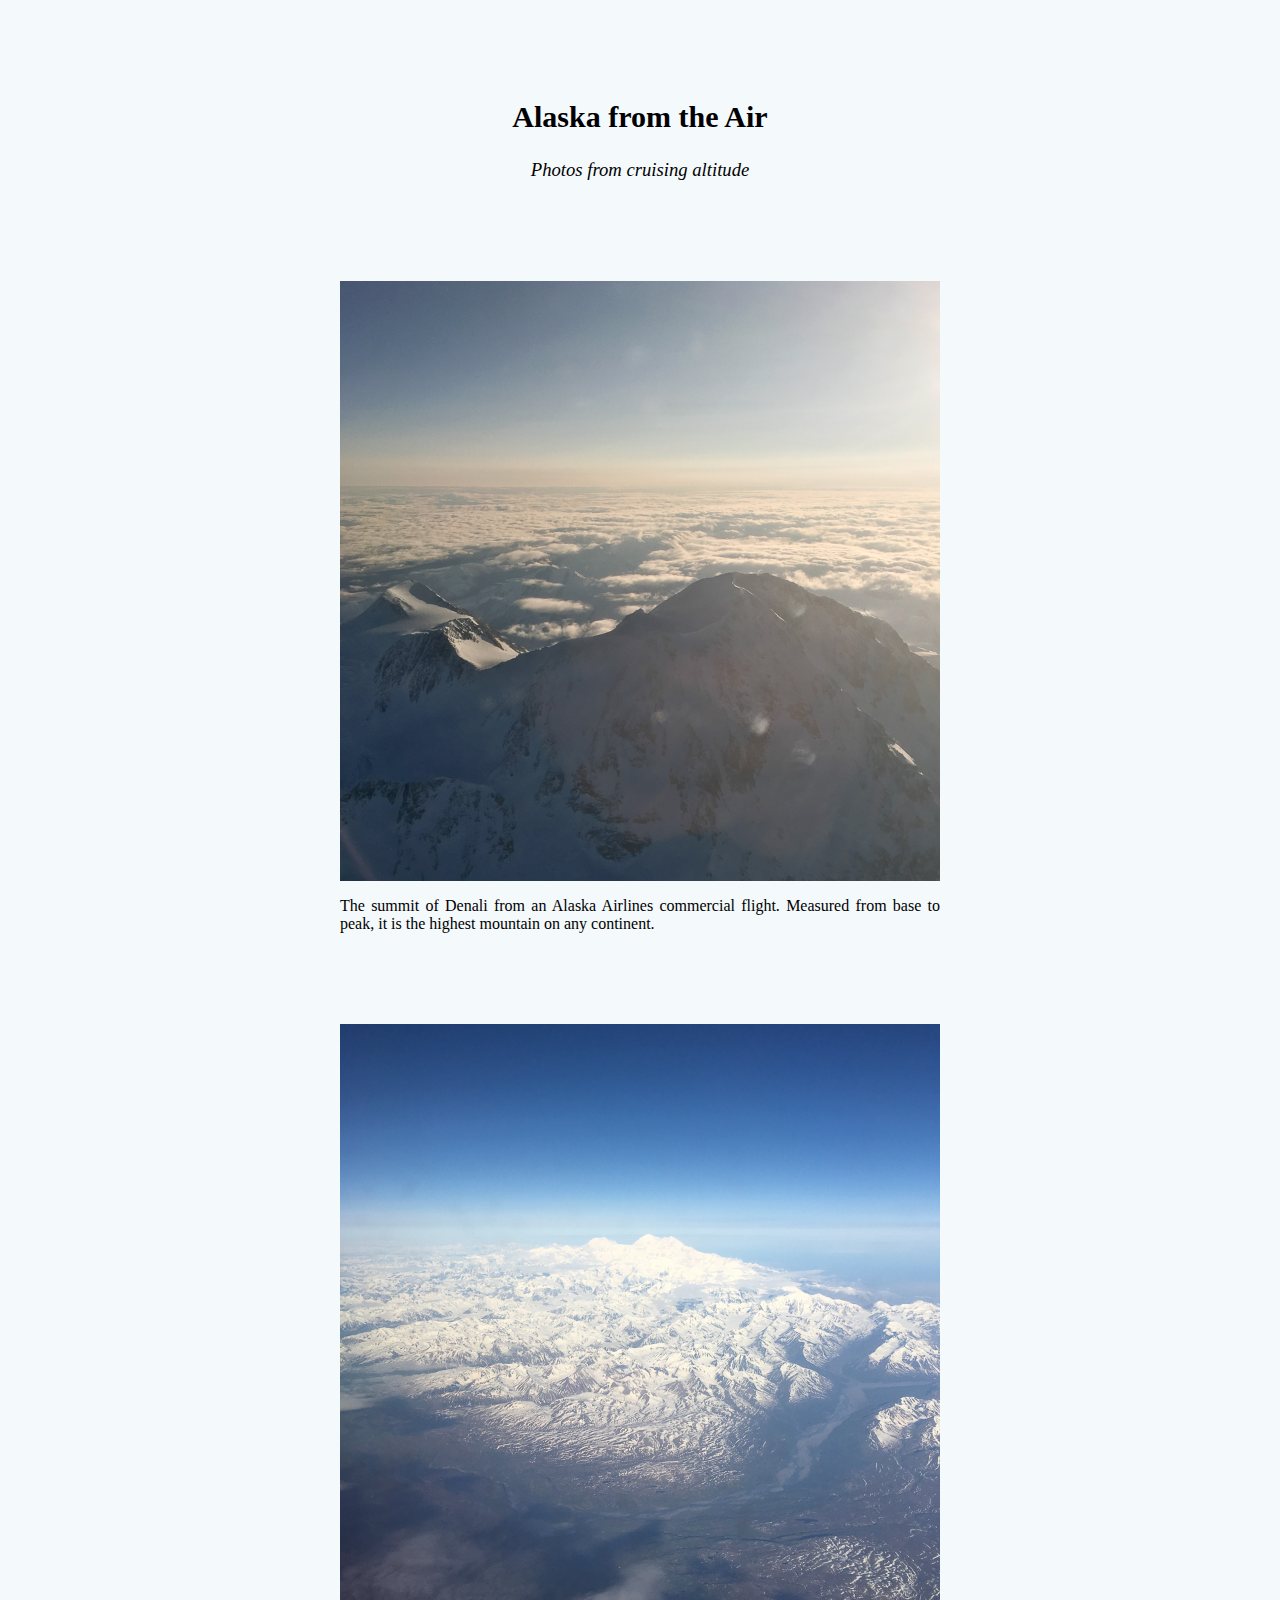
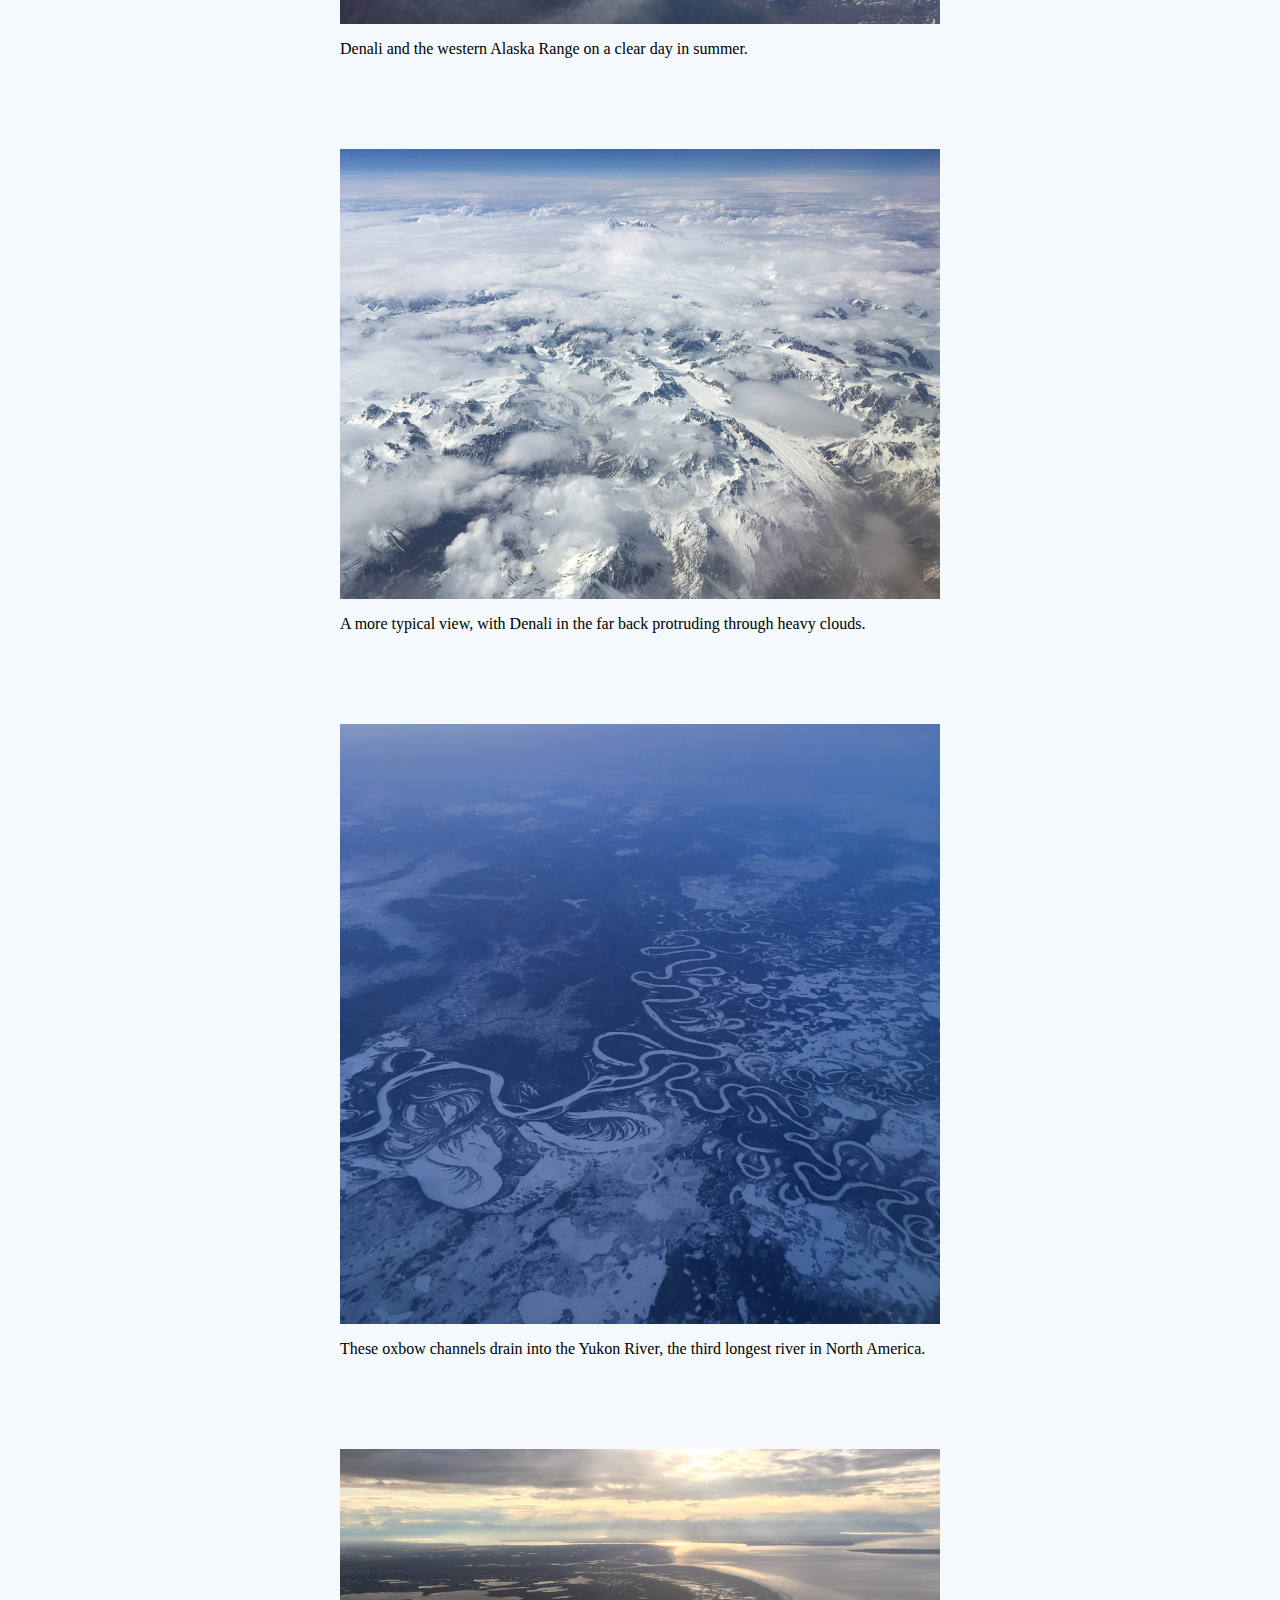
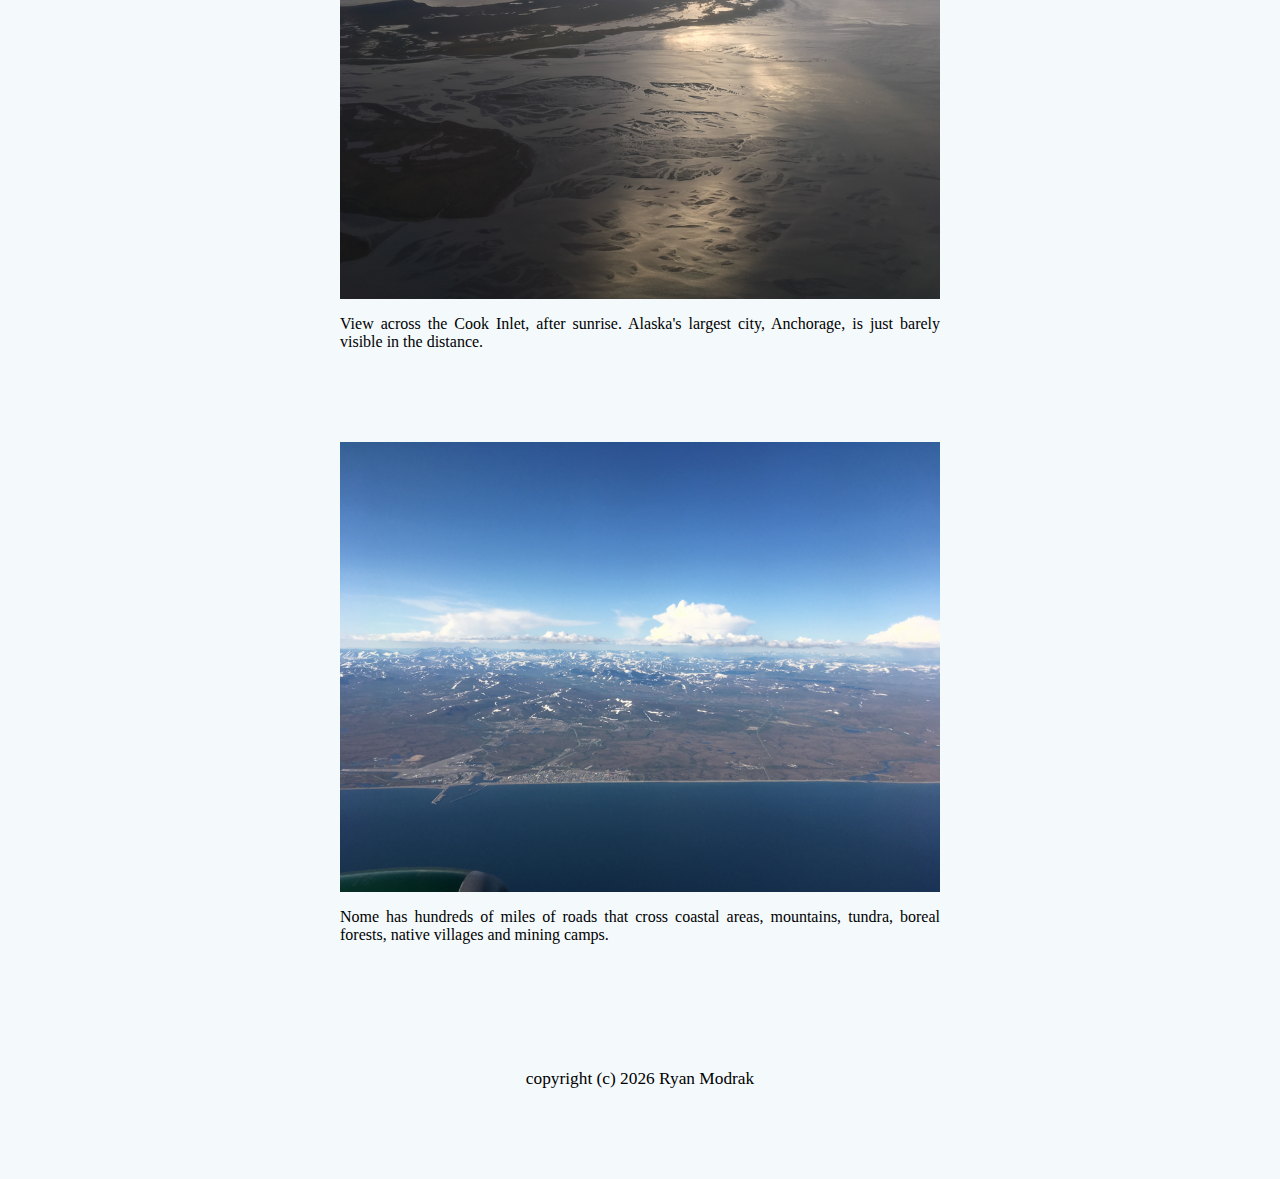
==== from_the_air.html @ 5f7000c1 "Display lower resolution previews in gallery" ====
<!DOCTYPE html>
<html>
<head>
<title>Alaska from the Air</title>
<!--
<link rel="stylesheet" media="screen" href="https://fontlibrary.org/face/renner" type="text/css"/>
-->
<link rel="stylesheet" href="https://indestructibletype.com/fonts/fonts.css" type="text/css" charset="utf-8" />
<link rel="stylesheet" href="css/main.css" type="text/css"/>
<meta name="viewport" content="width=device-width, initial-scale=1">

<style>

  .img-with-text {
      display: block;
      margin-left: auto;
      margin-right: auto;
      text-align: justify;
      width: 80vw;
      max-width: 600px;
  }

  .img-with-text img {
      display: block;
      margin: 0 auto;
      width: 80vw;
      max-width: 600px;
  }

  .img-with-text p {
      font-size: 12pt;
      padding-bottom: 75px;
  }

  a {
    color:inherit;
  }


</style>
</head>


<body>

  <div style="text-align: center">
  <h2 style="font-size:30px; margin-top:100px">Alaska from the Air</h2>
  <p style="text-align:center; font-size:14pt; font-style:italic; margin-bottom:100px">Photos from cruising altitude</p>


  <div class="img-with-text">
  <a href="photos/from_the_air/01.jpg">
  <img src="photos/from_the_air/thumbs/01.jpg" width="600px"> 
  </a>
  <p>The summit of Denali from an Alaska Airlines commercial flight.  Measured from base to peak, it is the highest mountain on any continent. </p>
  </div>

  <div class="img-with-text">
  <a href="photos/from_the_air/02.jpg">
  <img src="photos/from_the_air/thumbs/02.jpg" width="600px">
  </a>
  <p>Denali and the western Alaska Range on a clear day in summer.</p>
  </div>


  <div class="img-with-text">
  <a href="photos/from_the_air/01.jpg">
  <img src="photos/from_the_air/thumbs/03.jpg" width="600px">
  </a>
  <p>A more typical view, with Denali in the far back protruding through heavy clouds.</p>
  </div>

  <div class="img-with-text">
  <a href="photos/from_the_air/01.jpg">
  <img src="photos/from_the_air/thumbs/04.jpg" width="600px">
  </a>
  <p>These oxbow channels drain into the Yukon River, the third longest river in North America.</p>
  </div>


  <div class="img-with-text">
  <a href="photos/from_the_air/01.jpg">
  <img src="photos/from_the_air/thumbs/05.jpg" width="600px">
  </a>
  <p>View across the Cook Inlet, after sunrise.  Alaska's largest city, Anchorage, is just barely visible in the distance.</p>
  </div>


  <div class="img-with-text">
  <a href="photos/from_the_air/01.jpg">
  <img src="photos/from_the_air/thumbs/06.jpg" width="600px">
  </a>
  <p>Nome has hundreds of miles of roads that cross coastal areas, mountains, tundra, boreal forests, native villages and mining camps.</p>
  </div>


  <!---
  <div class="img-with-text">
  <img src="photos/from_the_air/thumbs/07.jpg" width="600px">
  <p>The Brooks Range marks the continental divide and the northernmost extent of boreal forest.  Atigun Pass, through which the Alaska pipeline and parallel supply highway run, is visible near the top. </p>
  </div>
  -->


<p style="margin:50px">copyright (c) <script>new Date().getFullYear()>00&&document.write(""+new Date().getFullYear());</script> Ryan Modrak <br><br><br></p>


 </div>

    
</body>
</html>
---- css/main.css ----
h2 {
    font-family: 'Jost', 'Futura', 'Verdana', 'sans-serif';
    font-size: 18pt;
    font-weight: 900;
    }


h4 {
    font-family: 'Jost', 'Futura', 'Verdana', 'sans-serif';
    font-size: 13pt;
    font-weight: 500;
    }


p {
    font-family: 'Jost', 'Futura', 'Verdana', 'sans-serif';
    font-size: 13pt;
    }

a {
    color:inherit;
    }


body {
    background-color:#f4f9fc;
    }
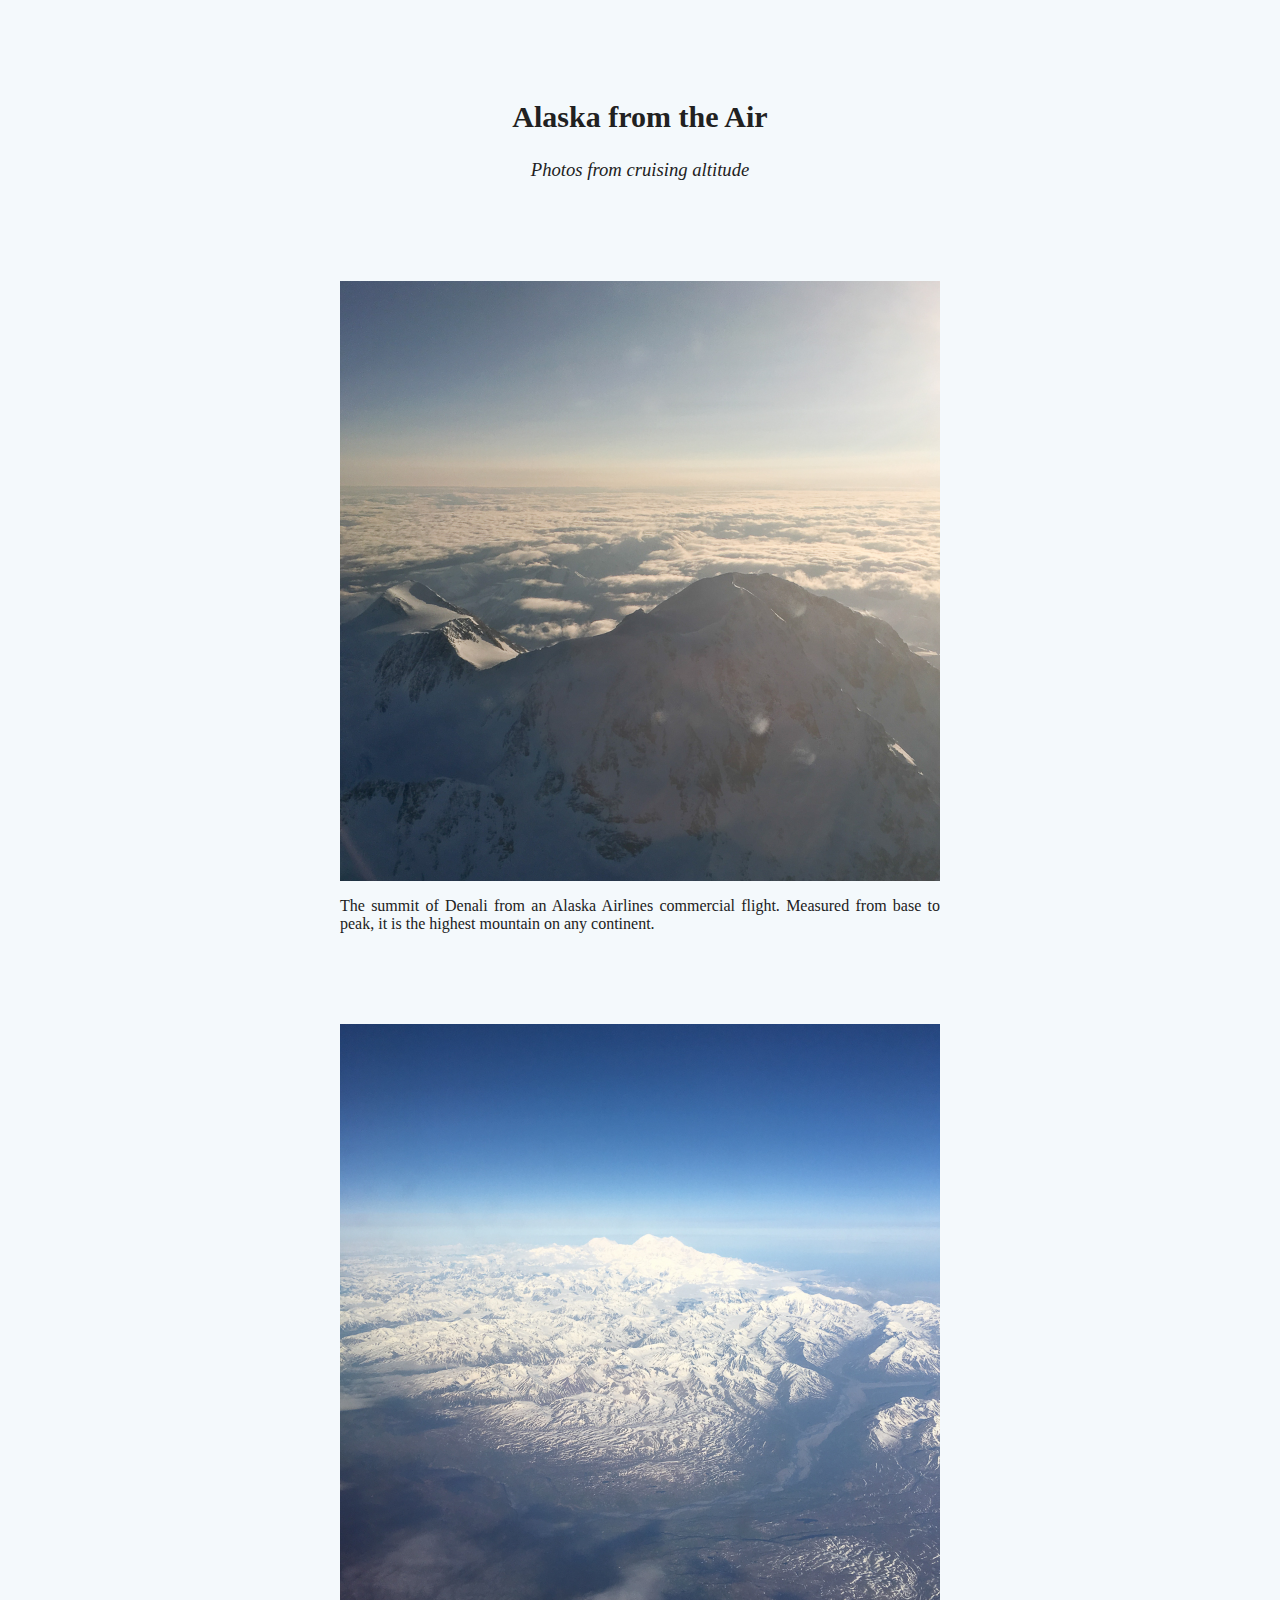
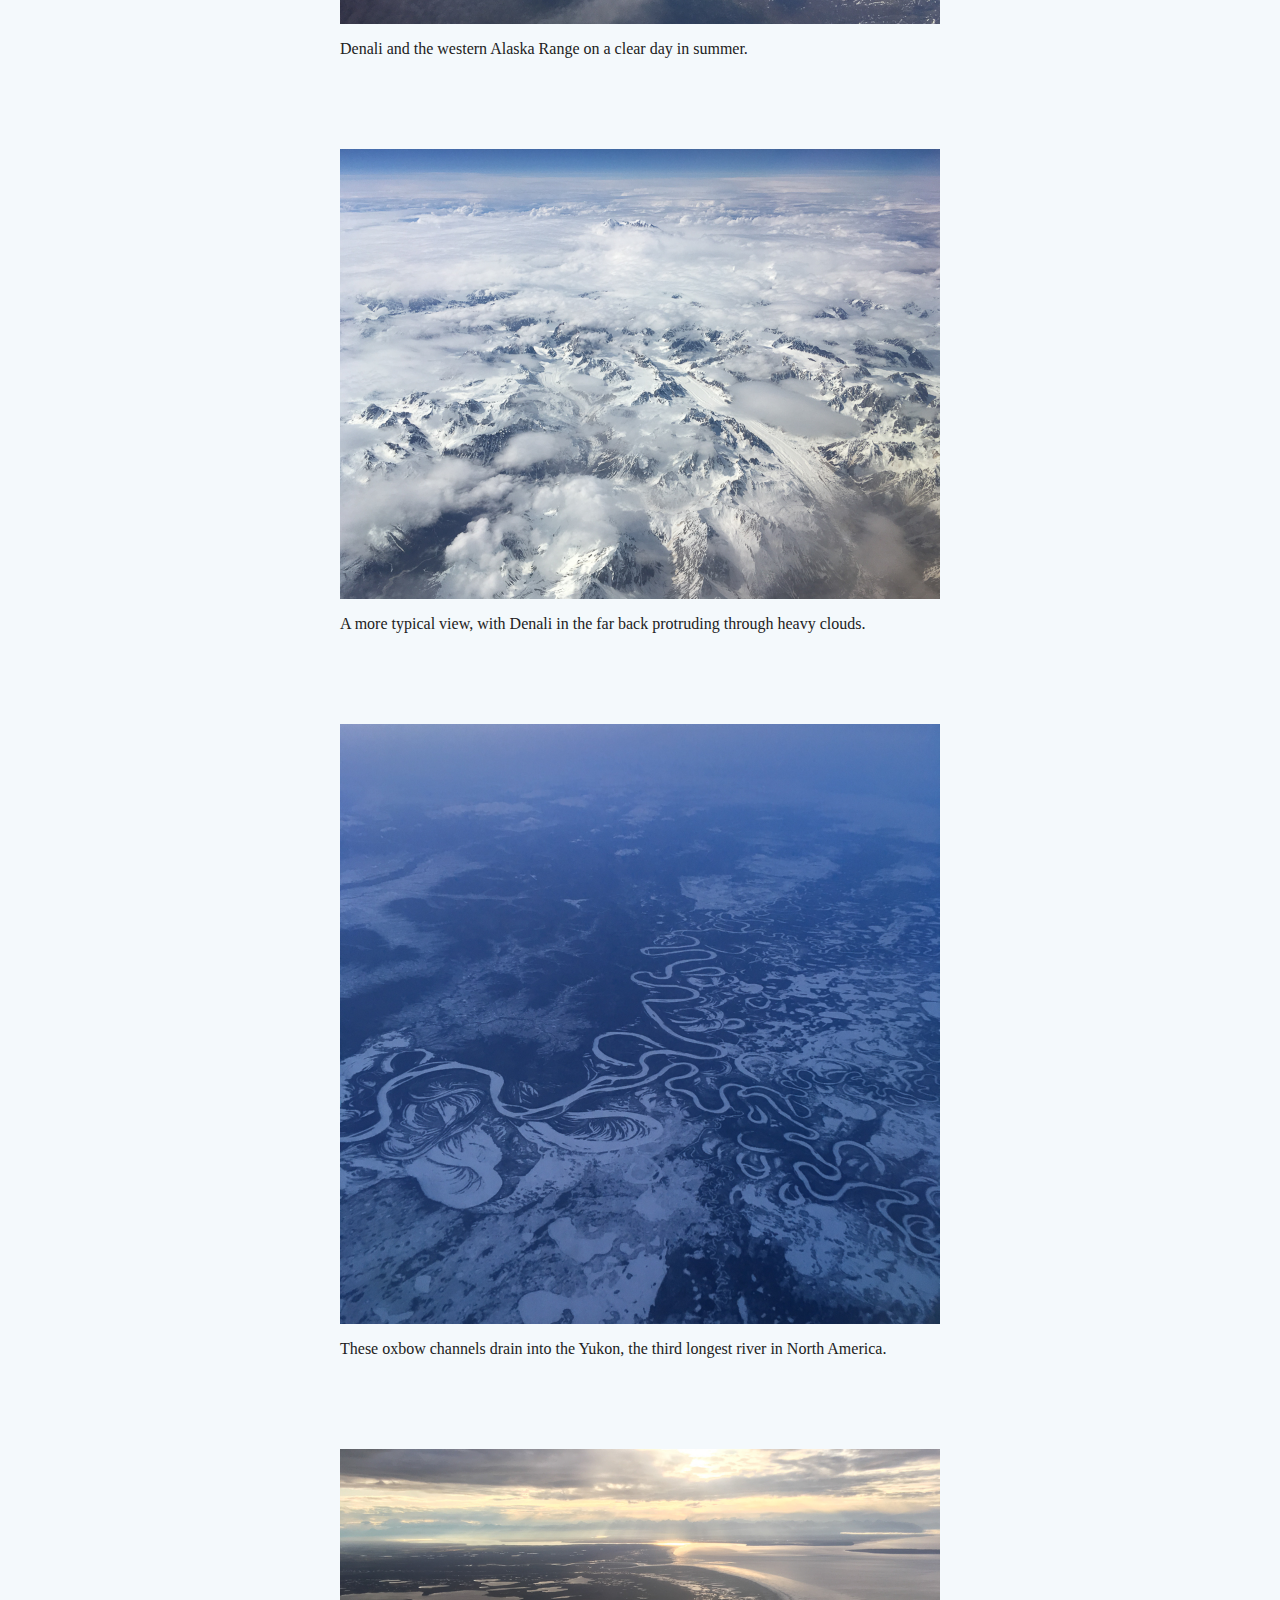
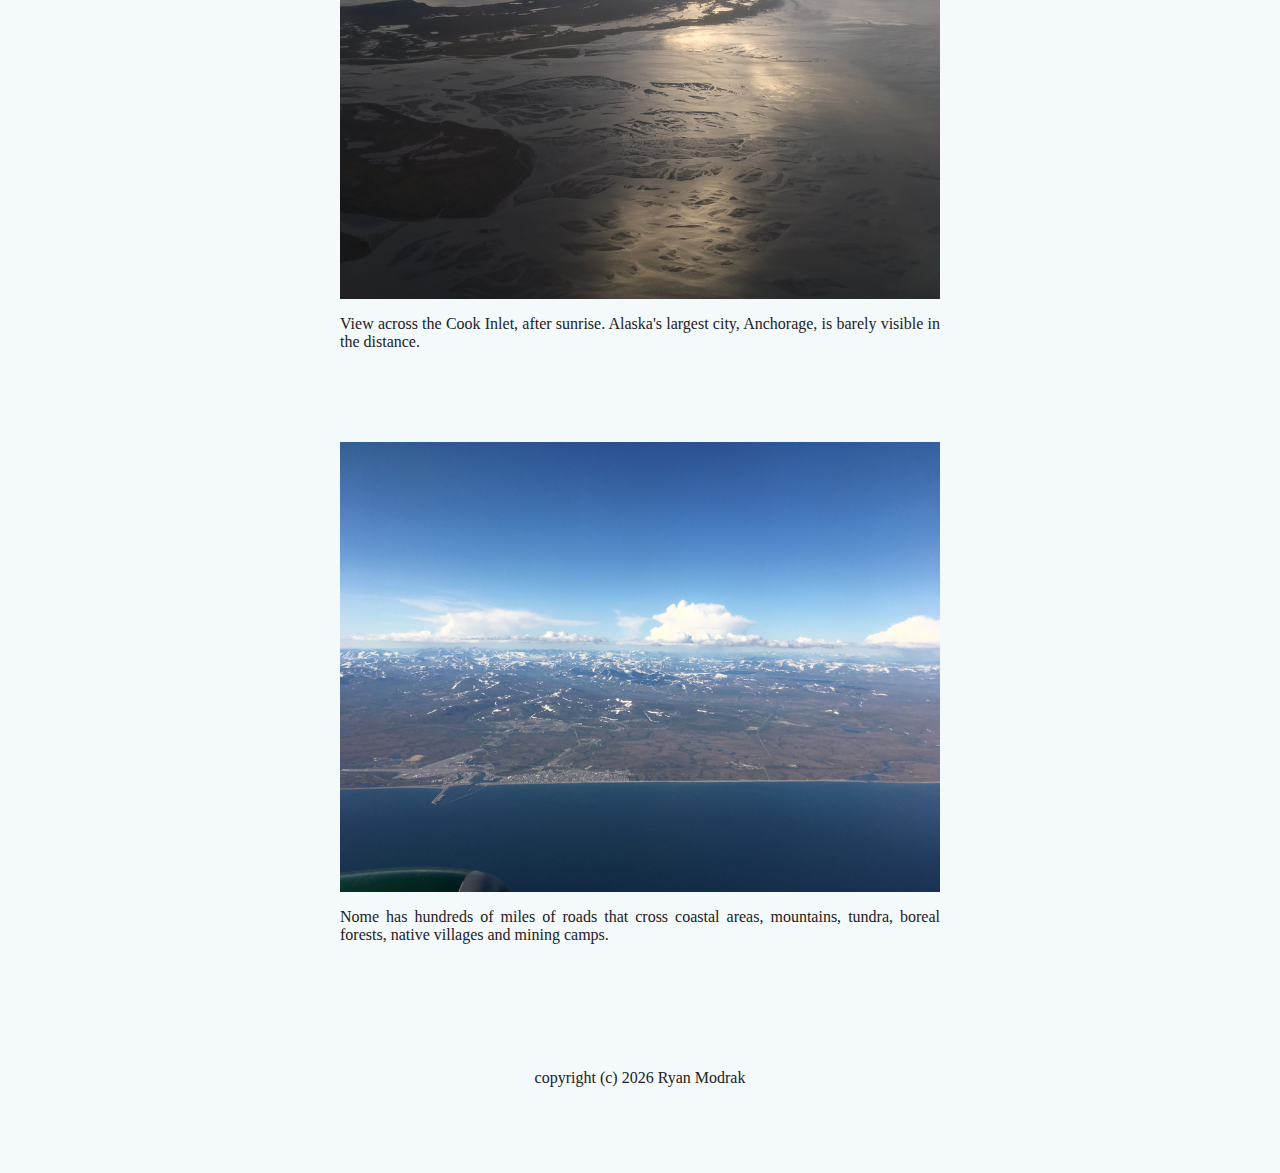
==== commit 037c1ecc: "Refactored css" ====
--- a/from_the_air.html
+++ b/from_the_air.html
@@ -28,7 +28,6 @@
   }
 
   .img-with-text p {
-      font-size: 12pt;
       padding-bottom: 75px;
   }
 
@@ -45,7 +44,7 @@
 
   <div style="text-align: center">
   <h2 style="font-size:30px; margin-top:100px">Alaska from the Air</h2>
-  <p style="text-align:center; font-size:14pt; font-style:italic; margin-bottom:100px">Photos from cruising altitude</p>
+  <h3 style="margin-bottom:100px">Photos from cruising altitude</h3>
 
 
   <div class="img-with-text">
@@ -74,7 +73,7 @@
   <a href="photos/from_the_air/01.jpg">
   <img src="photos/from_the_air/thumbs/04.jpg" width="600px">
   </a>
-  <p>These oxbow channels drain into the Yukon River, the third longest river in North America.</p>
+  <p>These oxbow channels drain into the Yukon, the third longest river in North America.</p>
   </div>
 
 
@@ -82,7 +81,7 @@
   <a href="photos/from_the_air/01.jpg">
   <img src="photos/from_the_air/thumbs/05.jpg" width="600px">
   </a>
-  <p>View across the Cook Inlet, after sunrise.  Alaska's largest city, Anchorage, is just barely visible in the distance.</p>
+  <p>View across the Cook Inlet, after sunrise.  Alaska's largest city, Anchorage, is barely visible in the distance.</p>
   </div>
 
 
--- a/css/main.css
+++ b/css/main.css
@@ -1,29 +1,39 @@
+
+body {
+    font-family: 'Jost', 'Futura', 'Verdana', 'sans-serif';
+    color: #212121;
+    background-color:#f4f9fc;
+    }
+
+h1 {
+    font-size: 36pt;
+    font-weight: 700;
+    }
 
 h2 {
-    font-family: 'Jost', 'Futura', 'Verdana', 'sans-serif';
     font-size: 18pt;
     font-weight: 900;
     }
 
 
+h3 {
+    font-size:14pt; 
+    font-style:italic;
+    font-weight: 400;
+    }
+
 h4 {
-    font-family: 'Jost', 'Futura', 'Verdana', 'sans-serif';
     font-size: 13pt;
     font-weight: 500;
     }
 
 
 p {
-    font-family: 'Jost', 'Futura', 'Verdana', 'sans-serif';
-    font-size: 13pt;
+    font-size: 12pt;
+    font-weight: 300;
     }
 
 a {
     color:inherit;
     }
 
-
-body {
-    background-color:#f4f9fc;
-    }
-
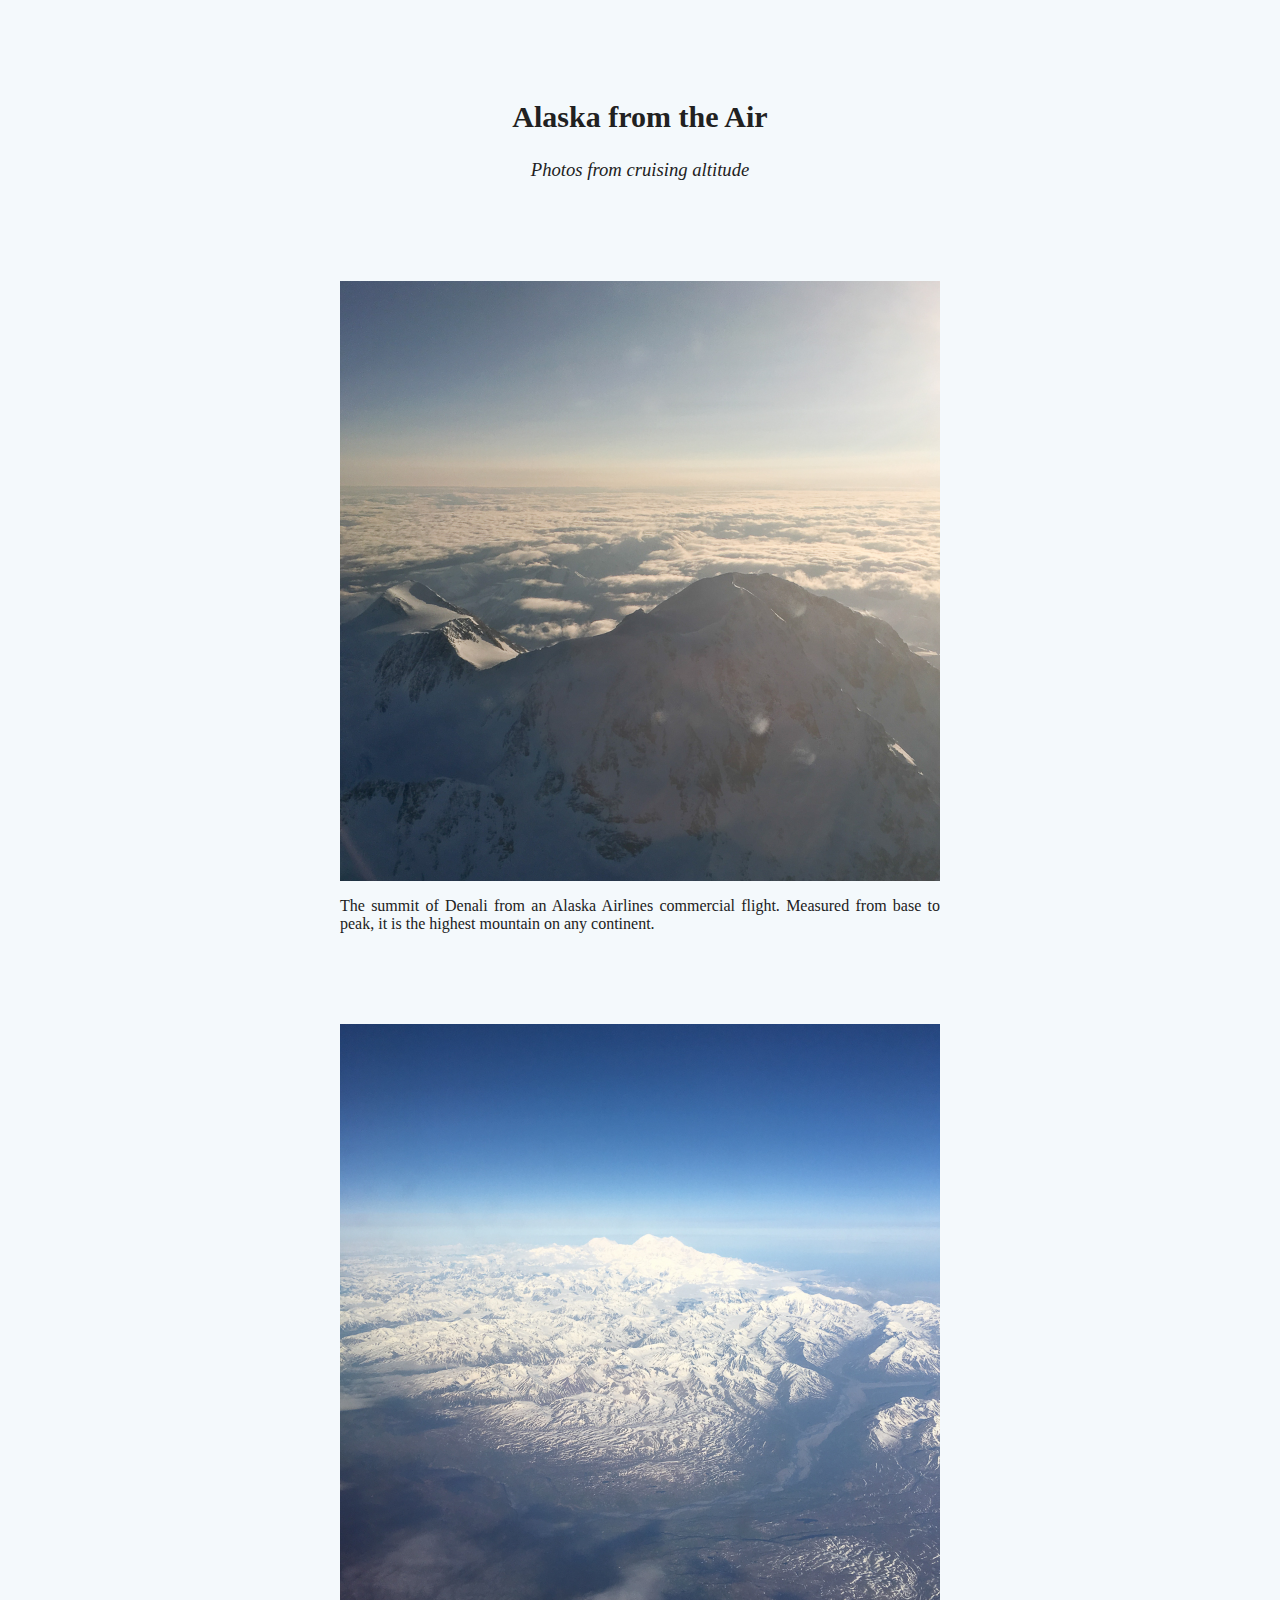
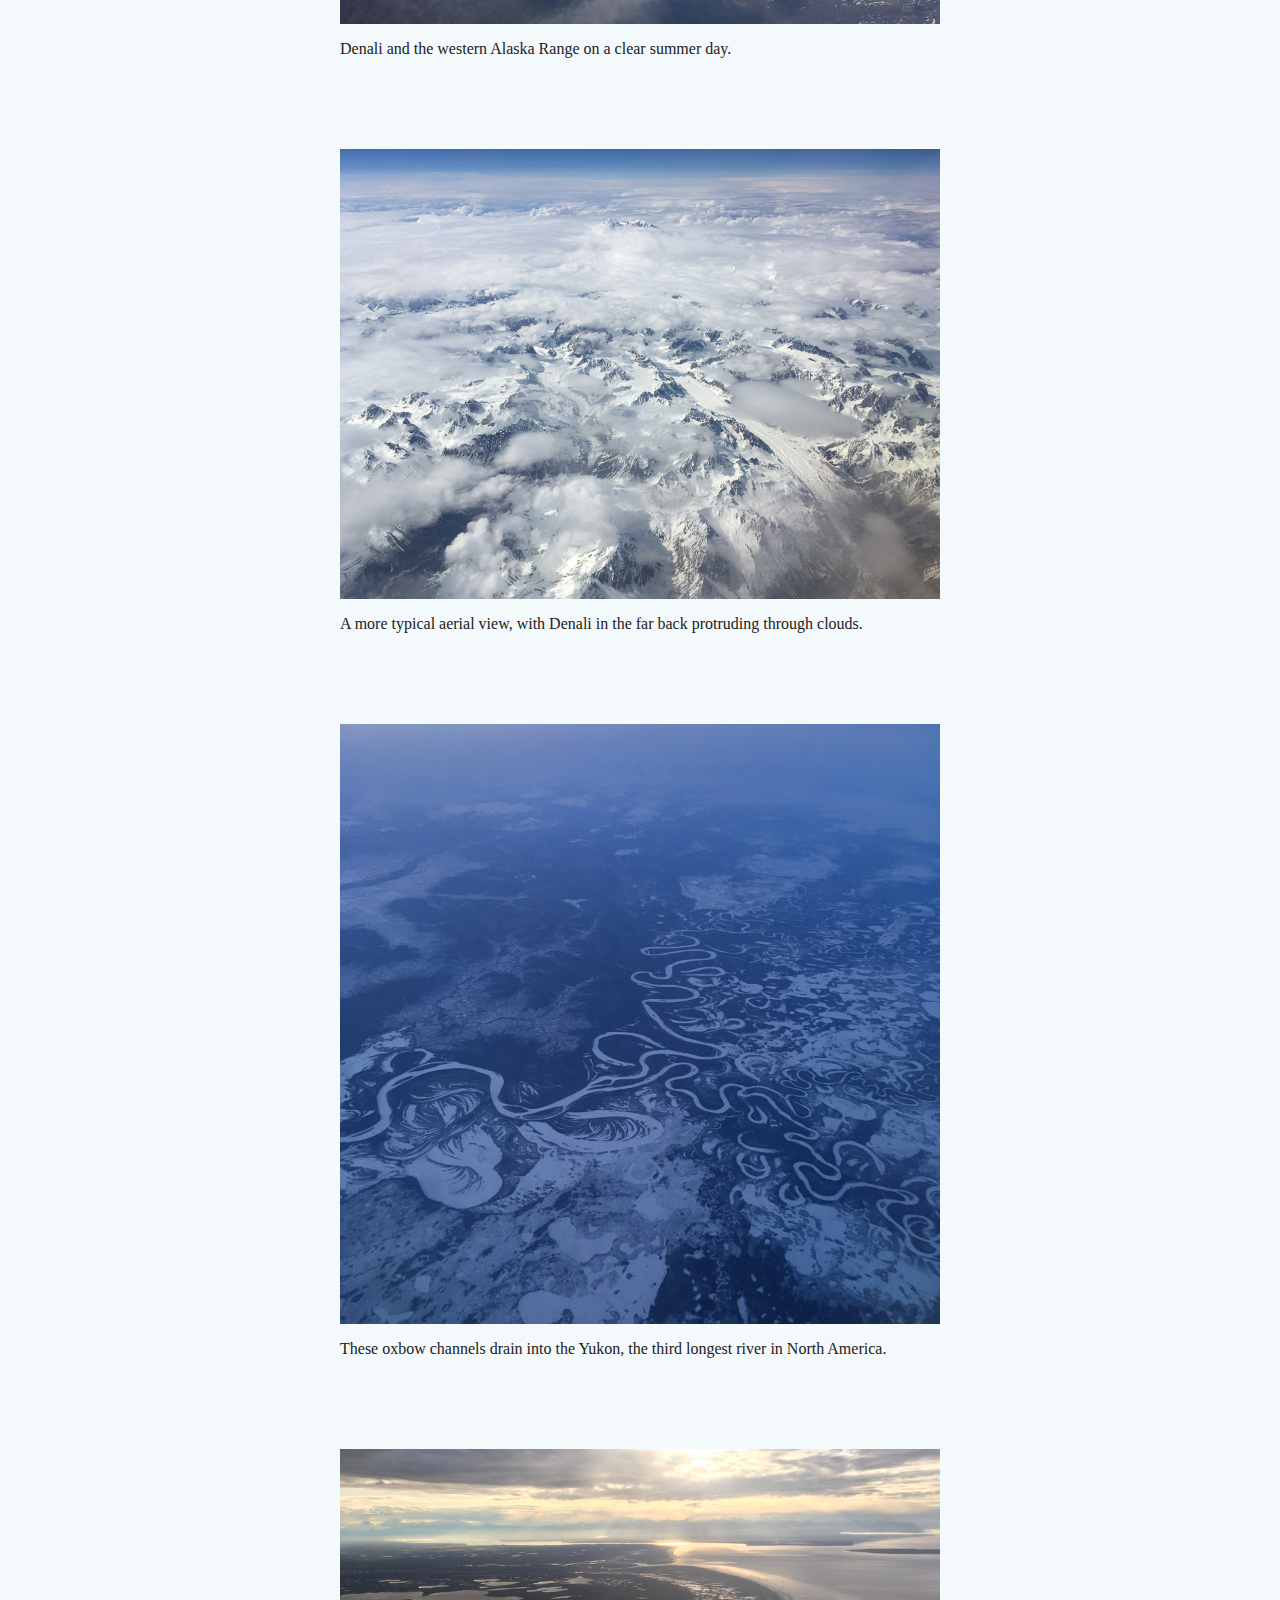
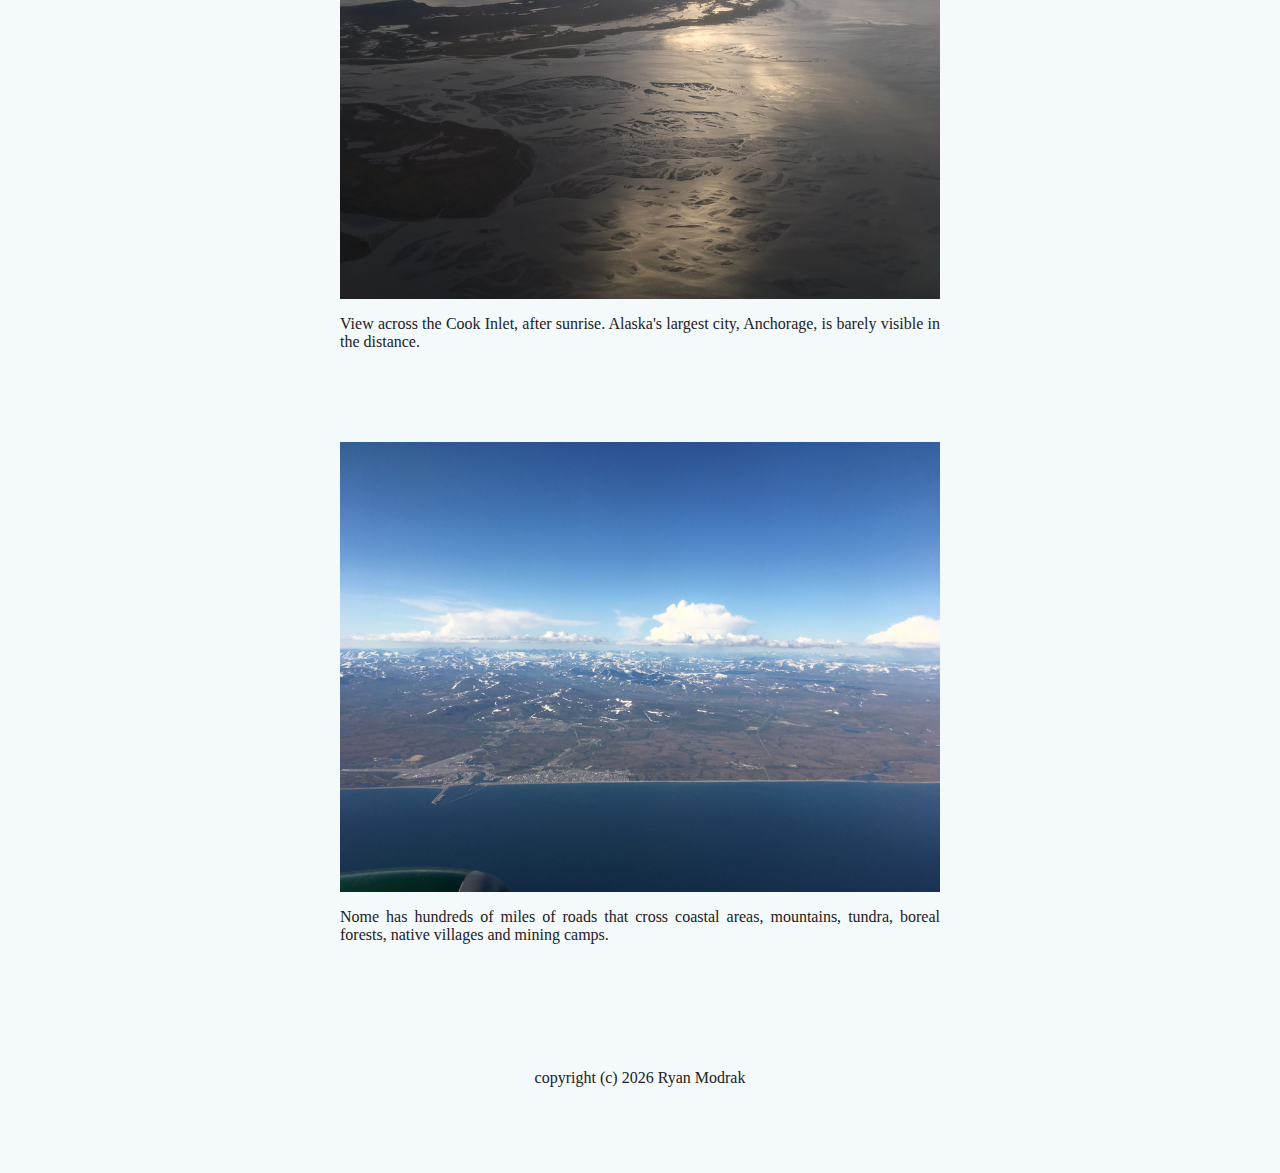
==== commit 8b6a9eb8: "Revised captions" ====
--- a/from_the_air.html
+++ b/from_the_air.html
@@ -58,7 +58,7 @@
   <a href="photos/from_the_air/02.jpg">
   <img src="photos/from_the_air/thumbs/02.jpg" width="600px">
   </a>
-  <p>Denali and the western Alaska Range on a clear day in summer.</p>
+  <p>Denali and the western Alaska Range on a clear summer day.</p>
   </div>
 
 
@@ -66,7 +66,7 @@
   <a href="photos/from_the_air/01.jpg">
   <img src="photos/from_the_air/thumbs/03.jpg" width="600px">
   </a>
-  <p>A more typical view, with Denali in the far back protruding through heavy clouds.</p>
+  <p>A more typical aerial view, with Denali in the far back protruding through clouds.</p>
   </div>
 
   <div class="img-with-text">
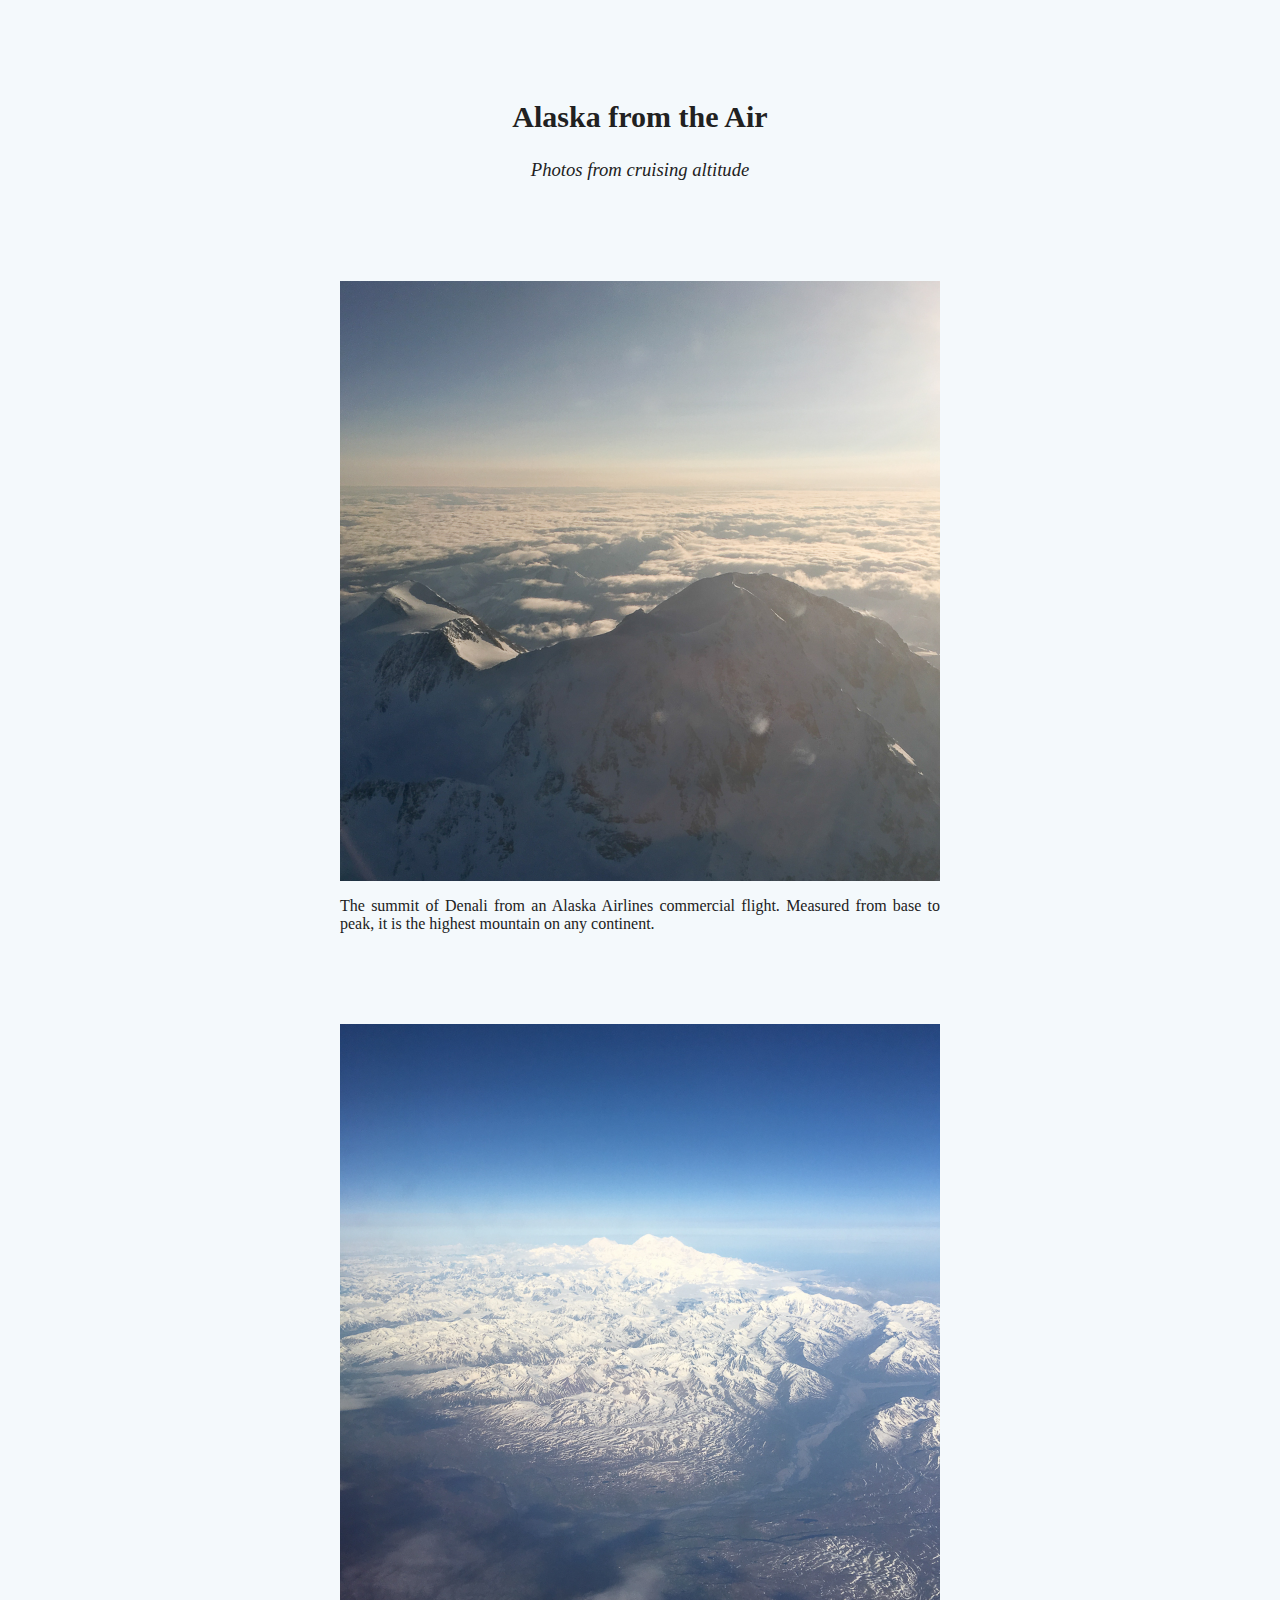
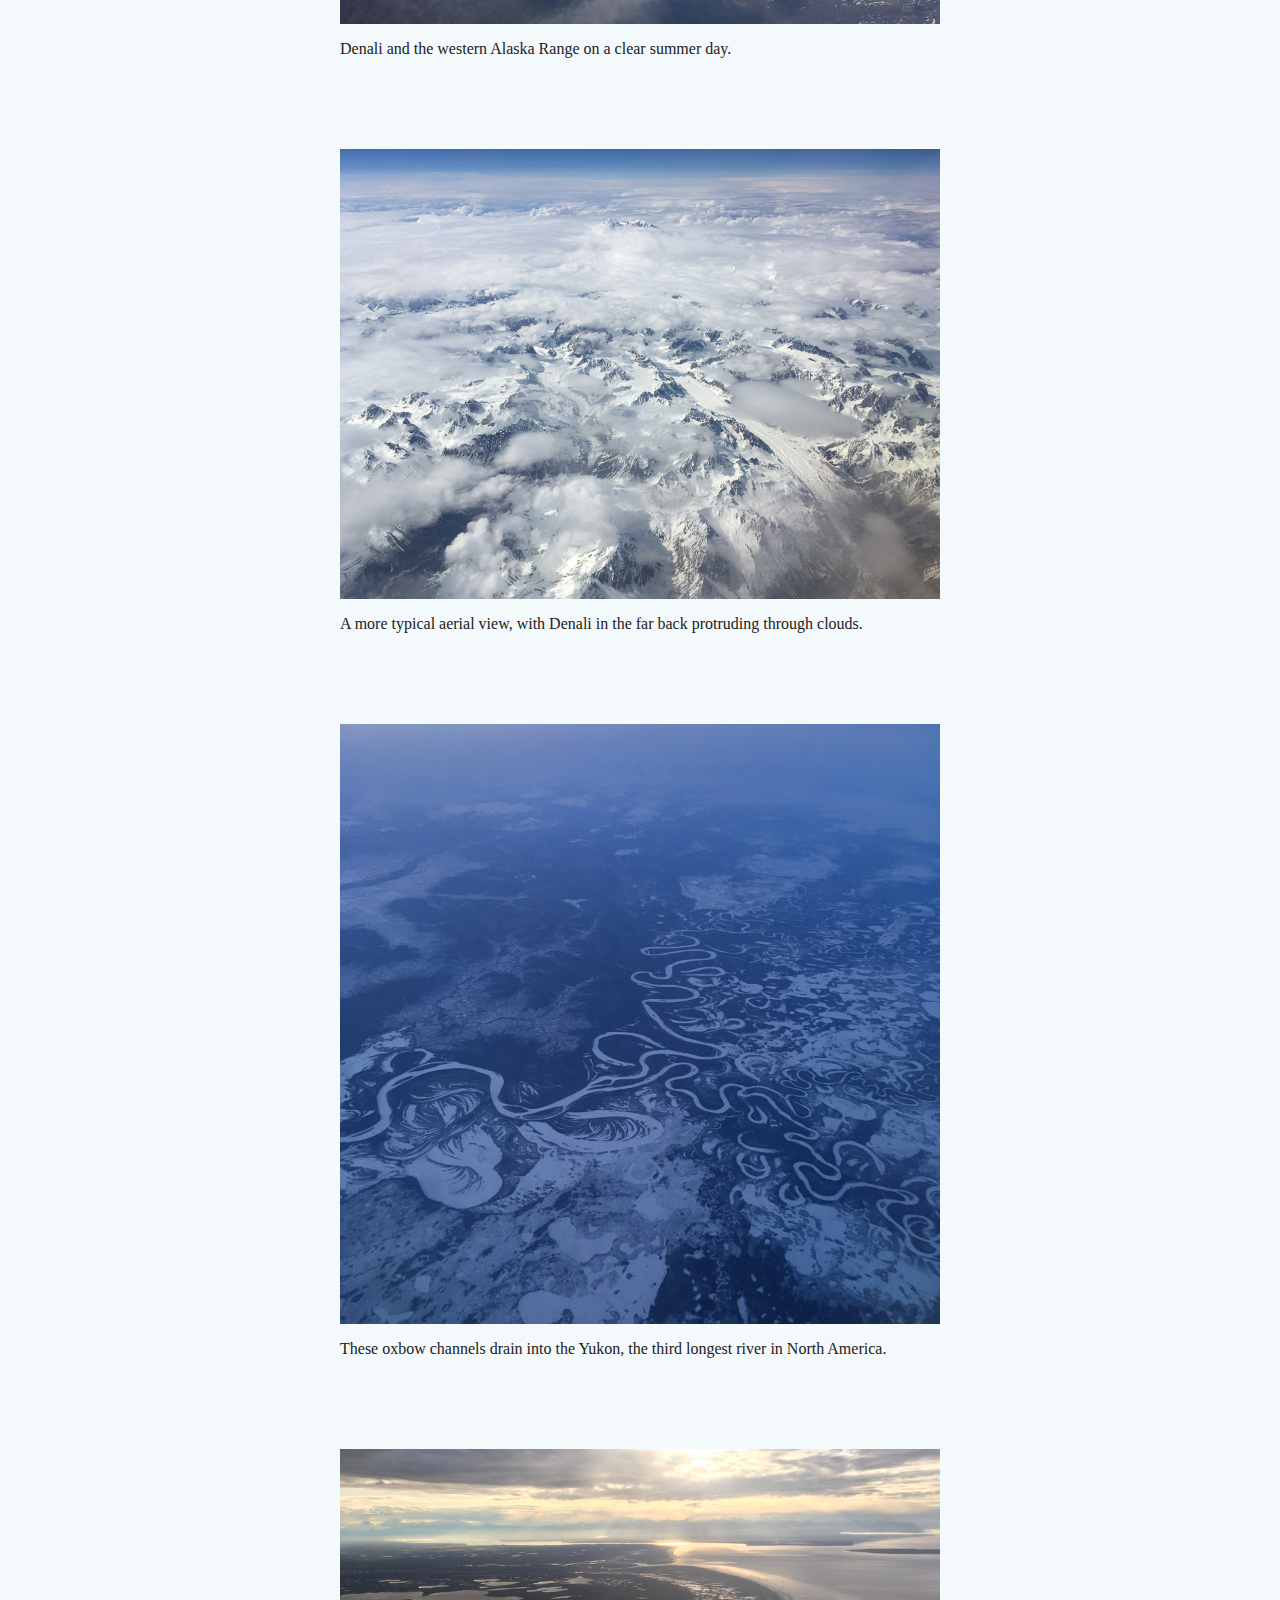
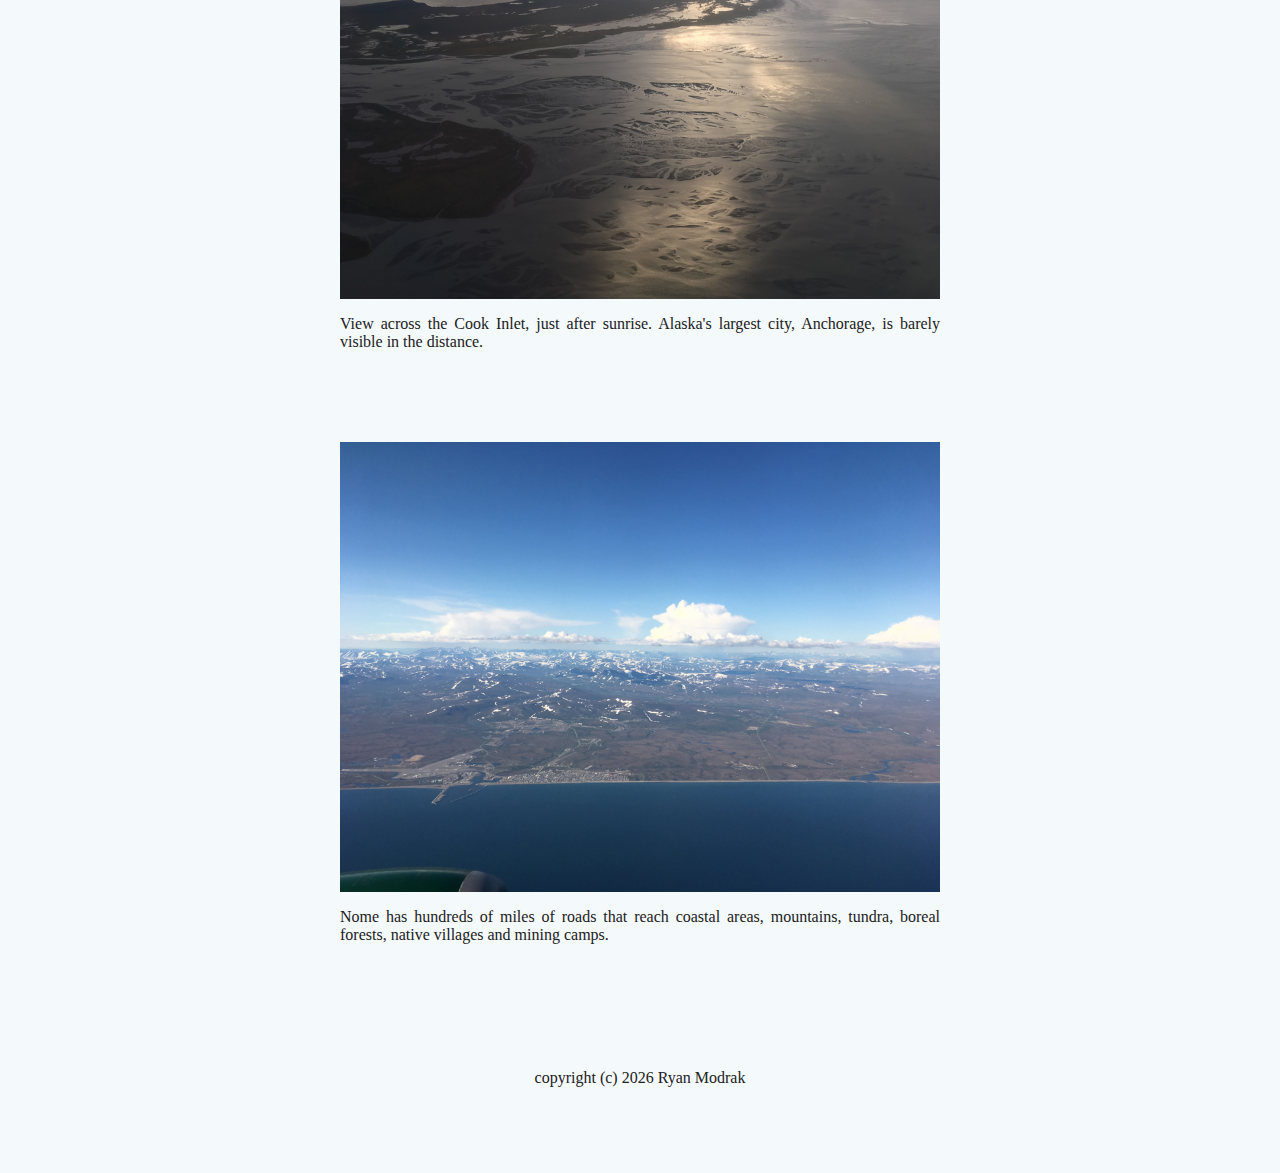
==== commit de419b8b: "Revised captions" ====
--- a/from_the_air.html
+++ b/from_the_air.html
@@ -81,7 +81,7 @@
   <a href="photos/from_the_air/01.jpg">
   <img src="photos/from_the_air/thumbs/05.jpg" width="600px">
   </a>
-  <p>View across the Cook Inlet, after sunrise.  Alaska's largest city, Anchorage, is barely visible in the distance.</p>
+  <p>View across the Cook Inlet, just after sunrise.  Alaska's largest city, Anchorage, is barely visible in the distance.</p>
   </div>
 
 
@@ -89,7 +89,7 @@
   <a href="photos/from_the_air/01.jpg">
   <img src="photos/from_the_air/thumbs/06.jpg" width="600px">
   </a>
-  <p>Nome has hundreds of miles of roads that cross coastal areas, mountains, tundra, boreal forests, native villages and mining camps.</p>
+  <p>Nome has hundreds of miles of roads that reach coastal areas, mountains, tundra, boreal forests, native villages and mining camps.</p>
   </div>
 
 
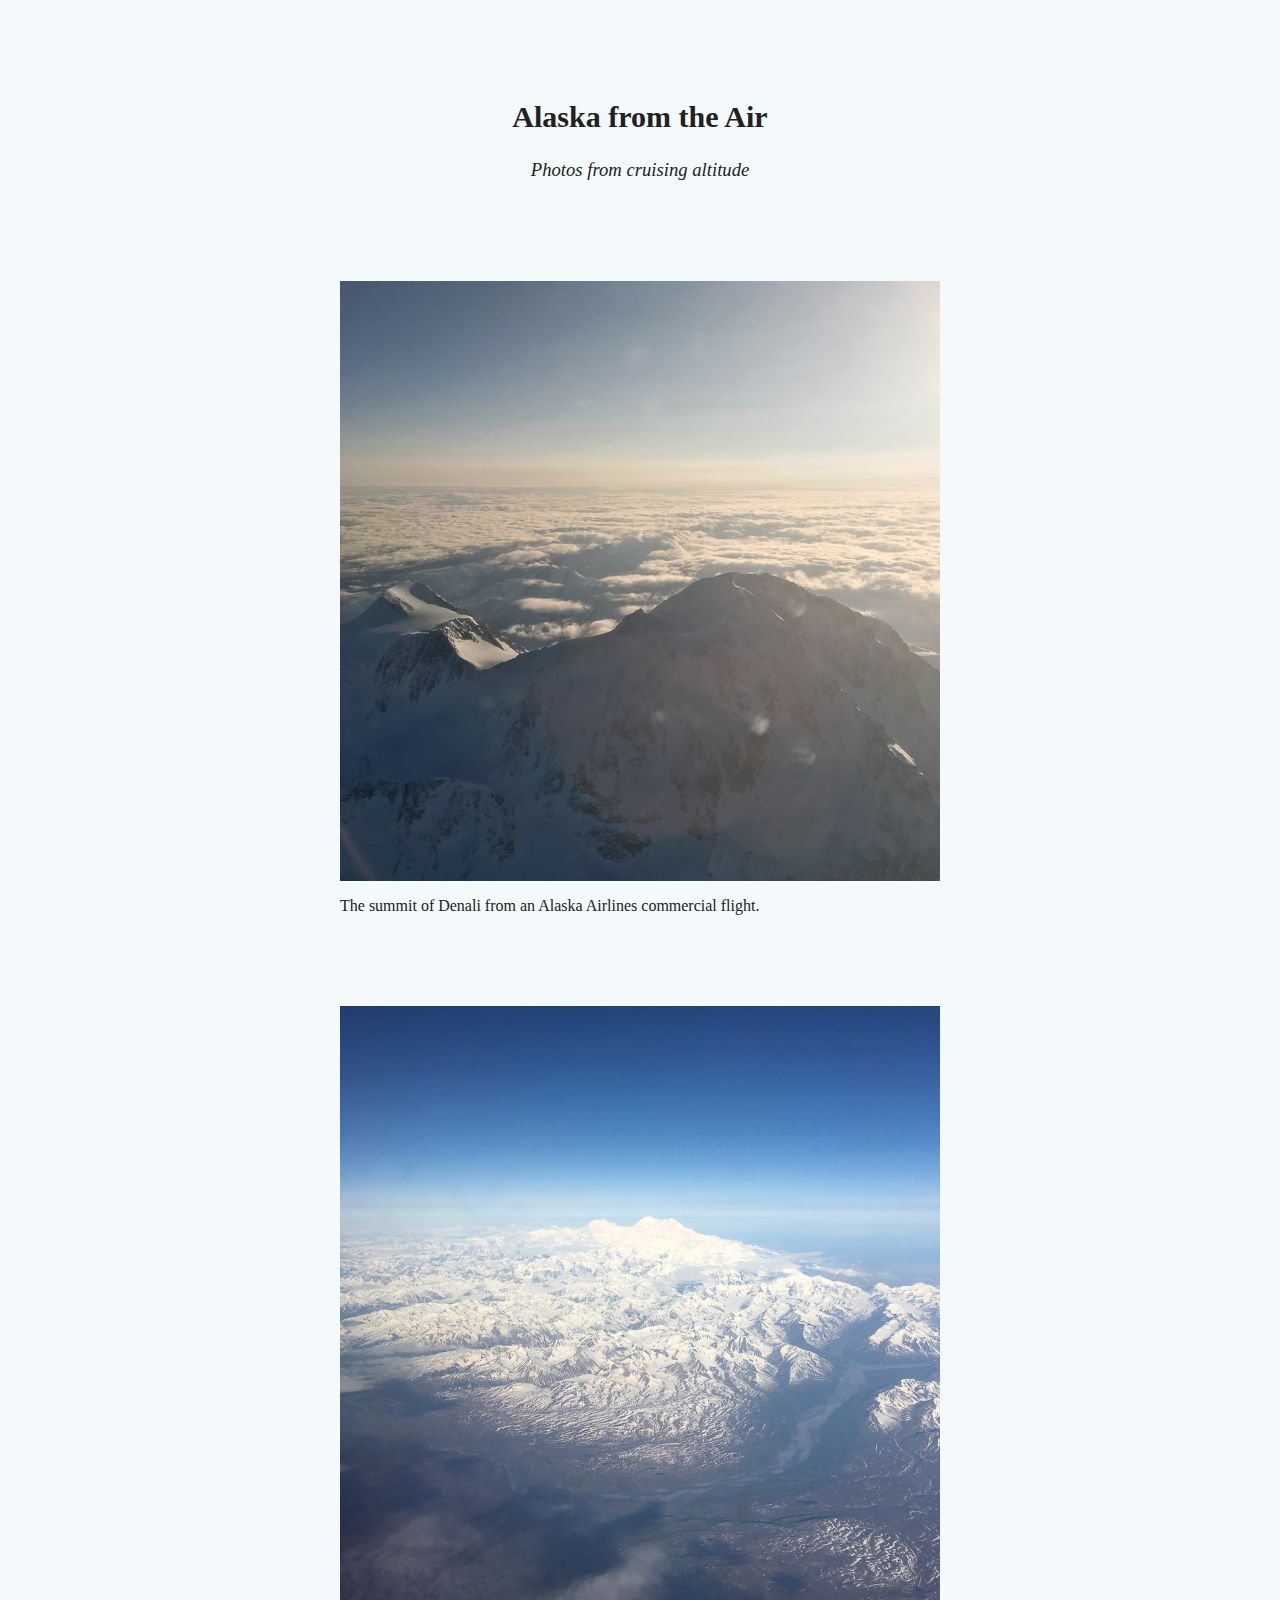
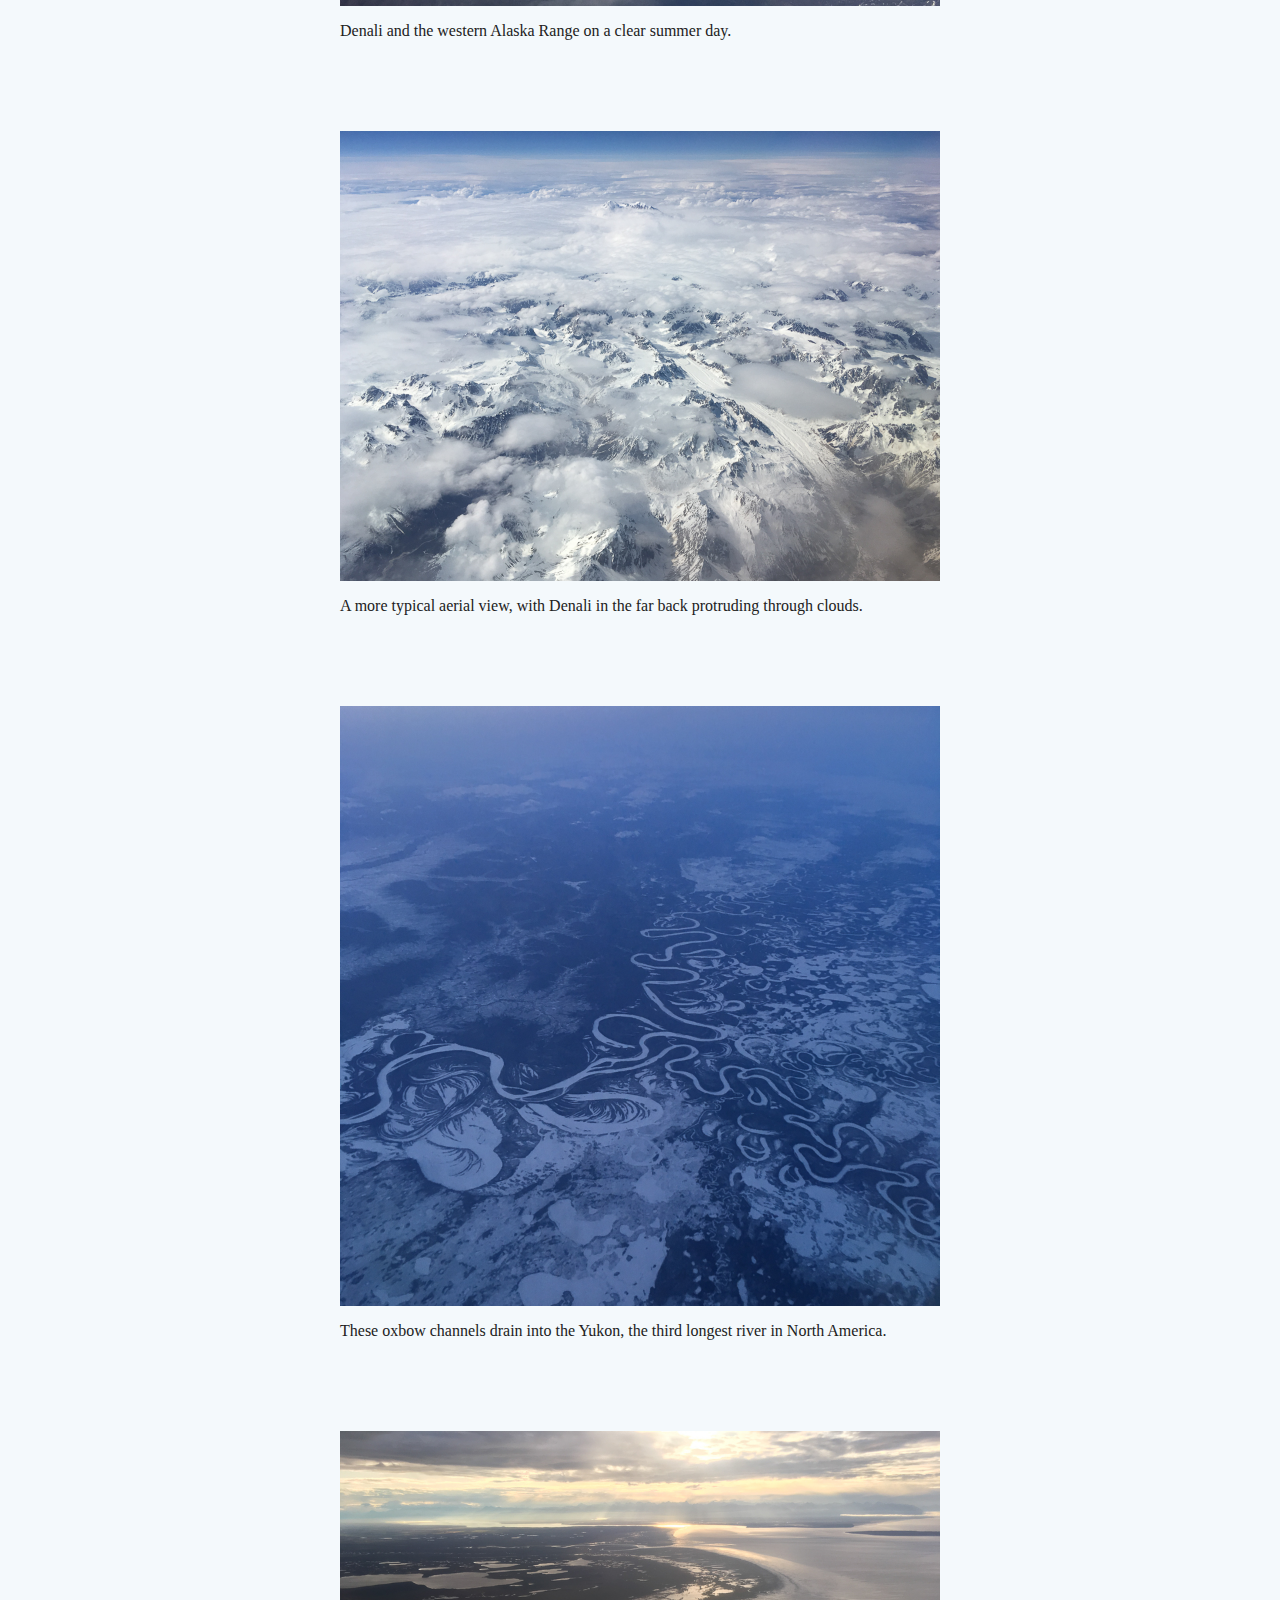
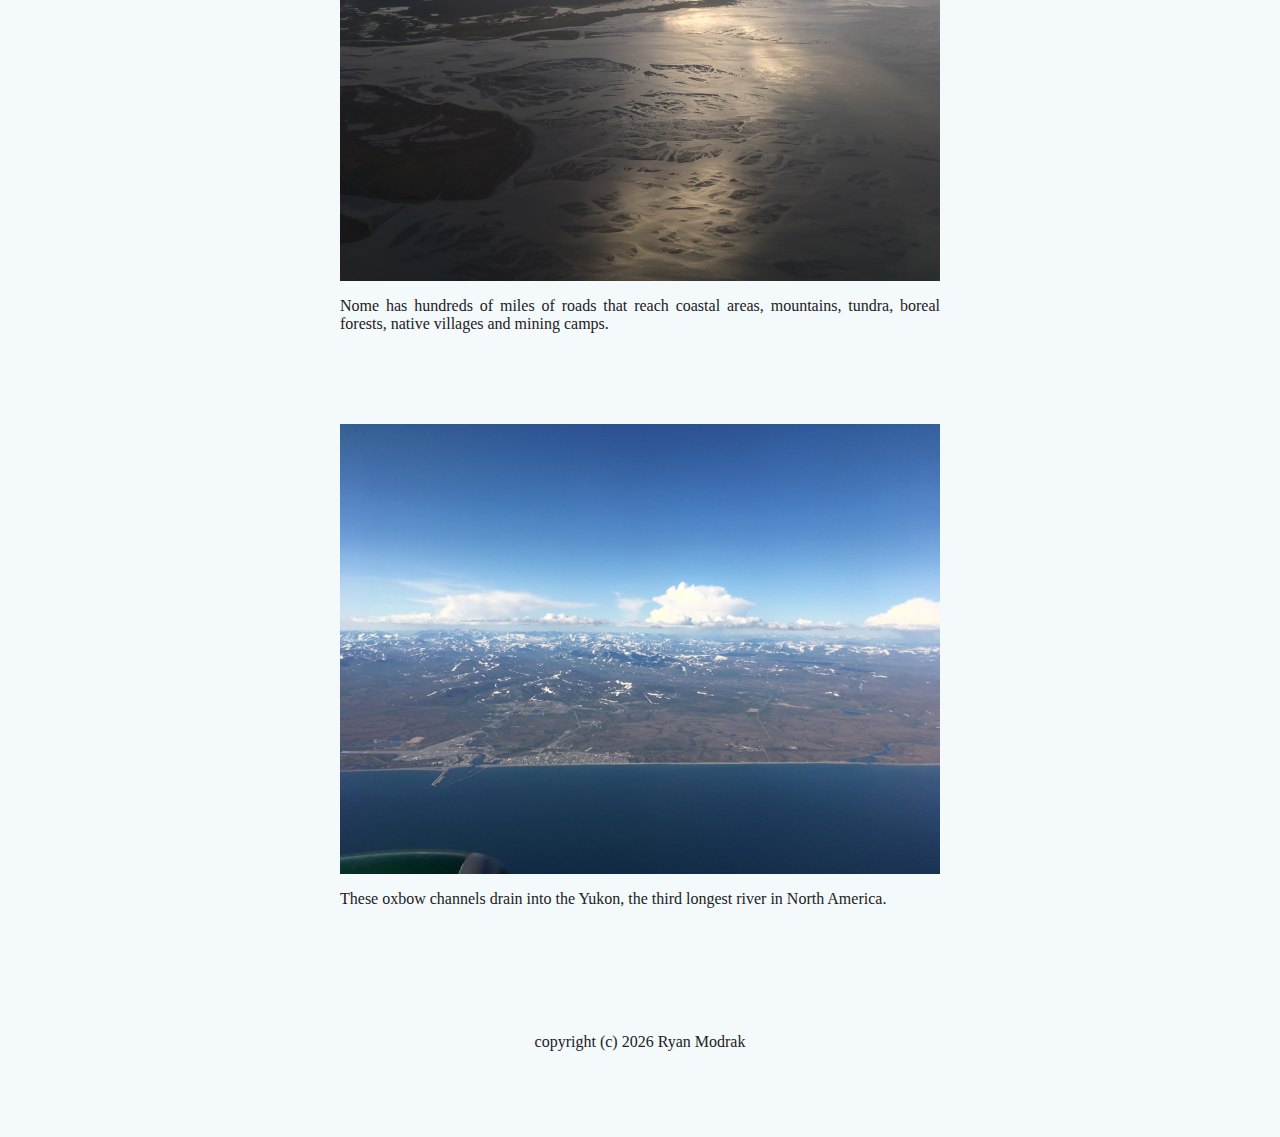
==== commit 4b8ef49f: "Revised from_the_air.html" ====
--- a/from_the_air.html
+++ b/from_the_air.html
@@ -51,7 +51,7 @@
   <a href="photos/from_the_air/01.jpg">
   <img src="photos/from_the_air/thumbs/01.jpg" width="600px"> 
   </a>
-  <p>The summit of Denali from an Alaska Airlines commercial flight.  Measured from base to peak, it is the highest mountain on any continent. </p>
+  <p>The summit of Denali from an Alaska Airlines commercial flight.</p>
   </div>
 
   <div class="img-with-text">
@@ -63,14 +63,14 @@
 
 
   <div class="img-with-text">
-  <a href="photos/from_the_air/01.jpg">
+  <a href="photos/from_the_air/03.jpg">
   <img src="photos/from_the_air/thumbs/03.jpg" width="600px">
   </a>
   <p>A more typical aerial view, with Denali in the far back protruding through clouds.</p>
   </div>
 
   <div class="img-with-text">
-  <a href="photos/from_the_air/01.jpg">
+  <a href="photos/from_the_air/04.jpg">
   <img src="photos/from_the_air/thumbs/04.jpg" width="600px">
   </a>
   <p>These oxbow channels drain into the Yukon, the third longest river in North America.</p>
@@ -78,27 +78,19 @@
 
 
   <div class="img-with-text">
-  <a href="photos/from_the_air/01.jpg">
+  <a href="photos/from_the_air/05.jpg">
   <img src="photos/from_the_air/thumbs/05.jpg" width="600px">
-  </a>
-  <p>View across the Cook Inlet, just after sunrise.  Alaska's largest city, Anchorage, is barely visible in the distance.</p>
-  </div>
-
-
-  <div class="img-with-text">
-  <a href="photos/from_the_air/01.jpg">
-  <img src="photos/from_the_air/thumbs/06.jpg" width="600px">
   </a>
   <p>Nome has hundreds of miles of roads that reach coastal areas, mountains, tundra, boreal forests, native villages and mining camps.</p>
   </div>
 
 
-  <!---
   <div class="img-with-text">
-  <img src="photos/from_the_air/thumbs/07.jpg" width="600px">
-  <p>The Brooks Range marks the continental divide and the northernmost extent of boreal forest.  Atigun Pass, through which the Alaska pipeline and parallel supply highway run, is visible near the top. </p>
+  <a href="photos/from_the_air/06.jpg">
+  <img src="photos/from_the_air/thumbs/06.jpg" width="600px">
+  </a>
+  <p>These oxbow channels drain into the Yukon, the third longest river in North America.</p>
   </div>
-  -->
 
 
 <p style="margin:50px">copyright (c) <script>new Date().getFullYear()>00&&document.write(""+new Date().getFullYear());</script> Ryan Modrak <br><br><br></p>
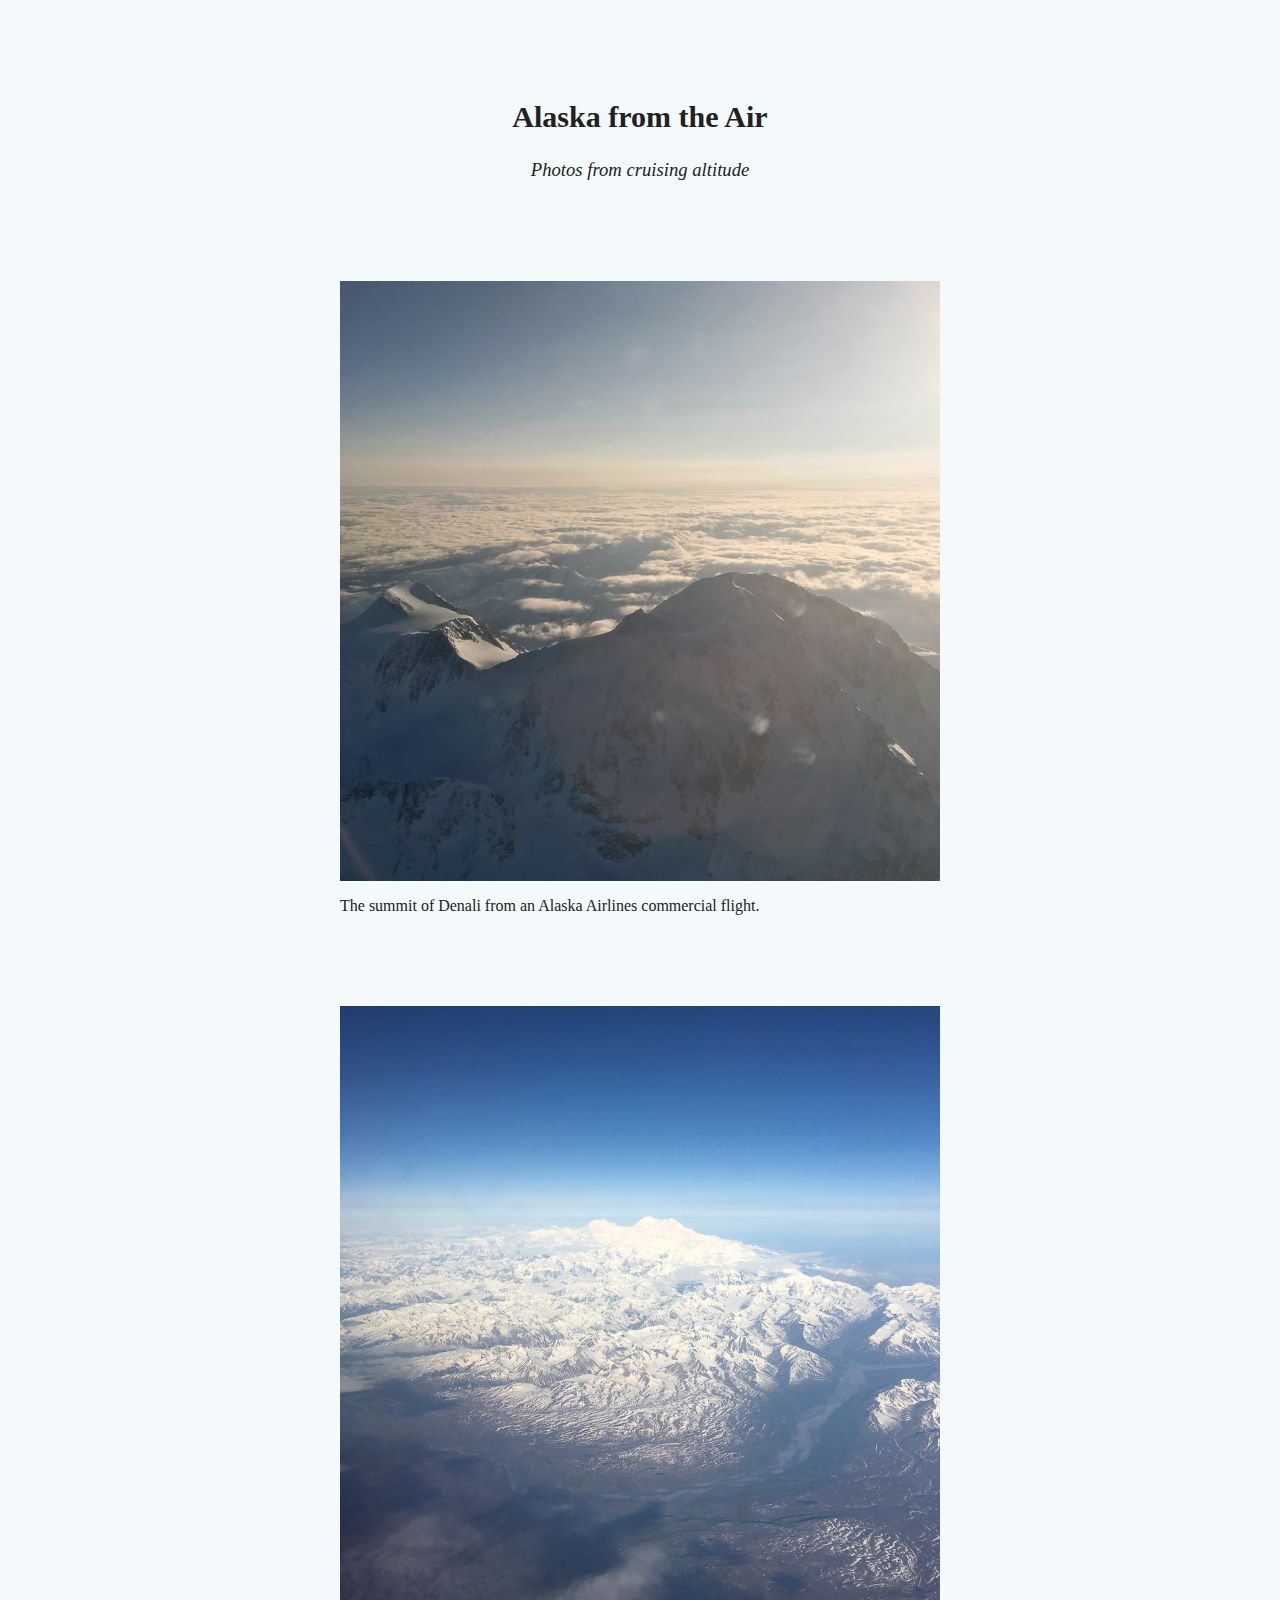
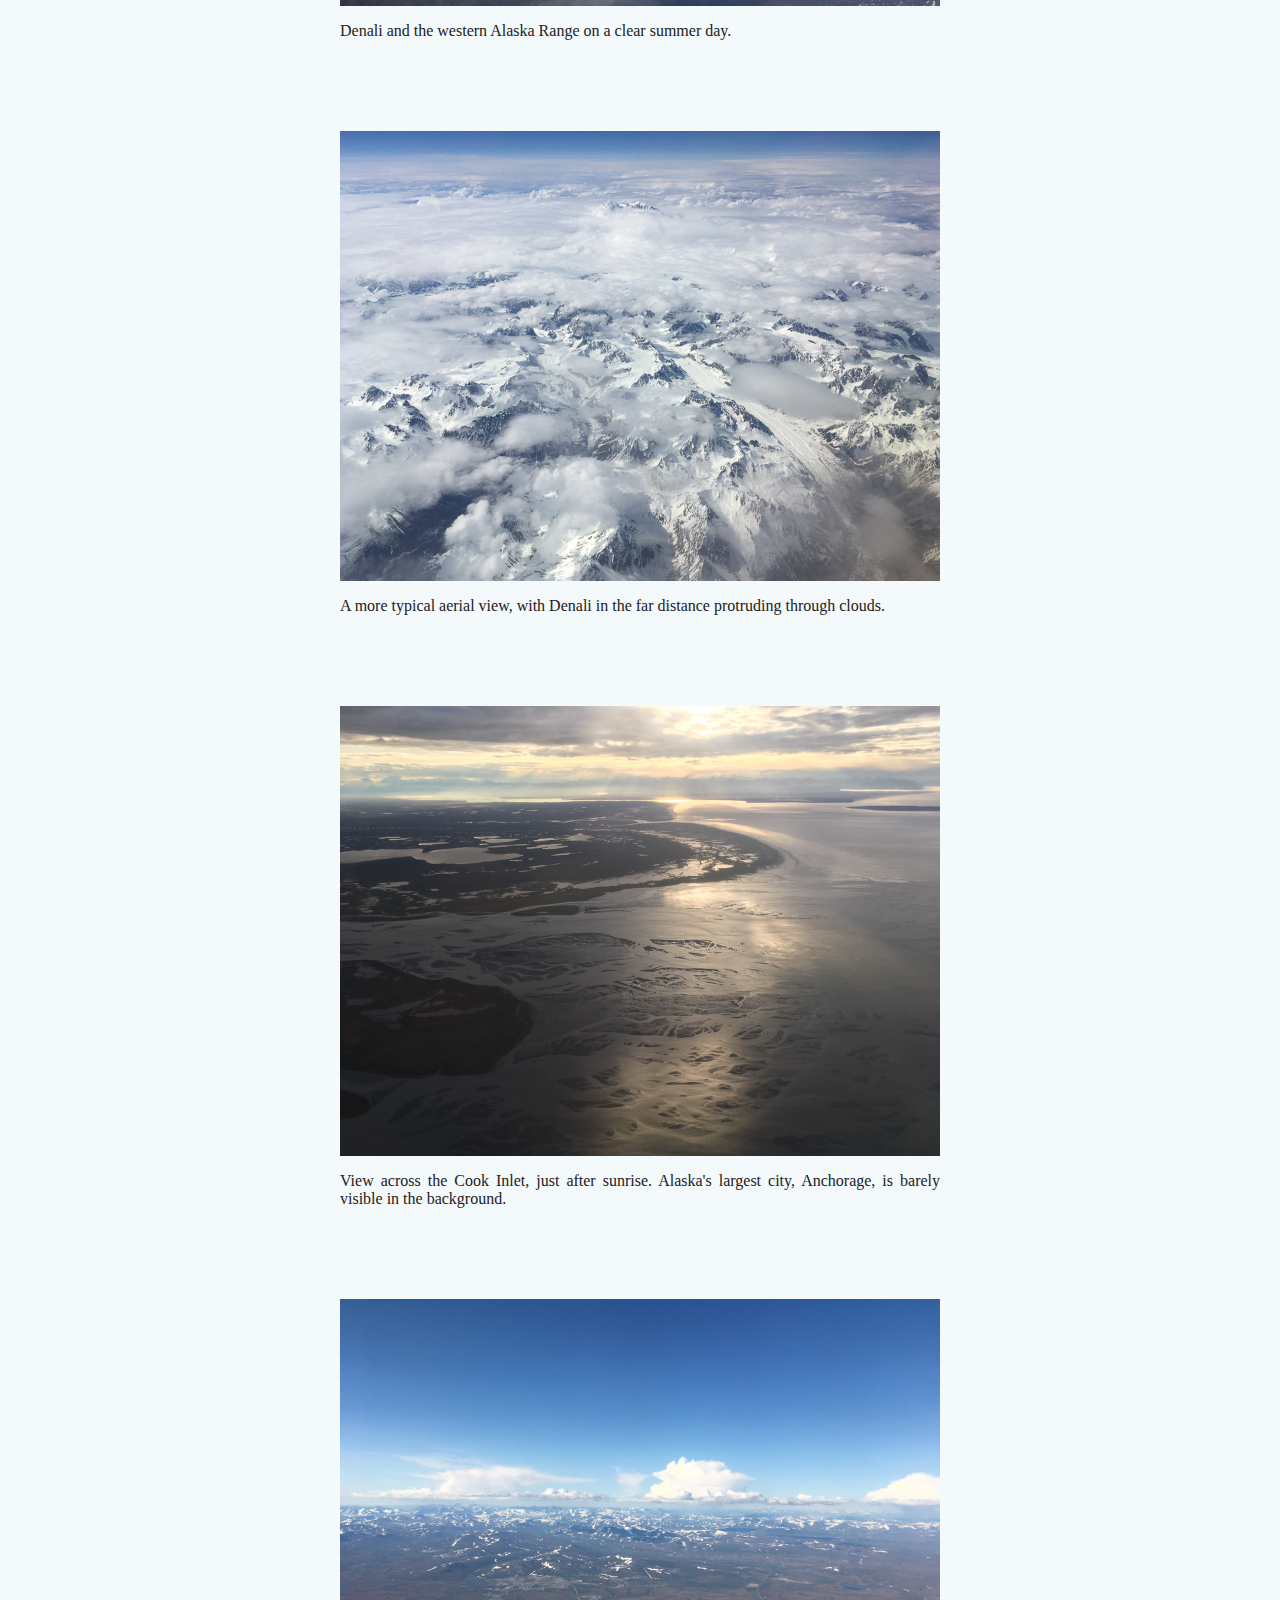
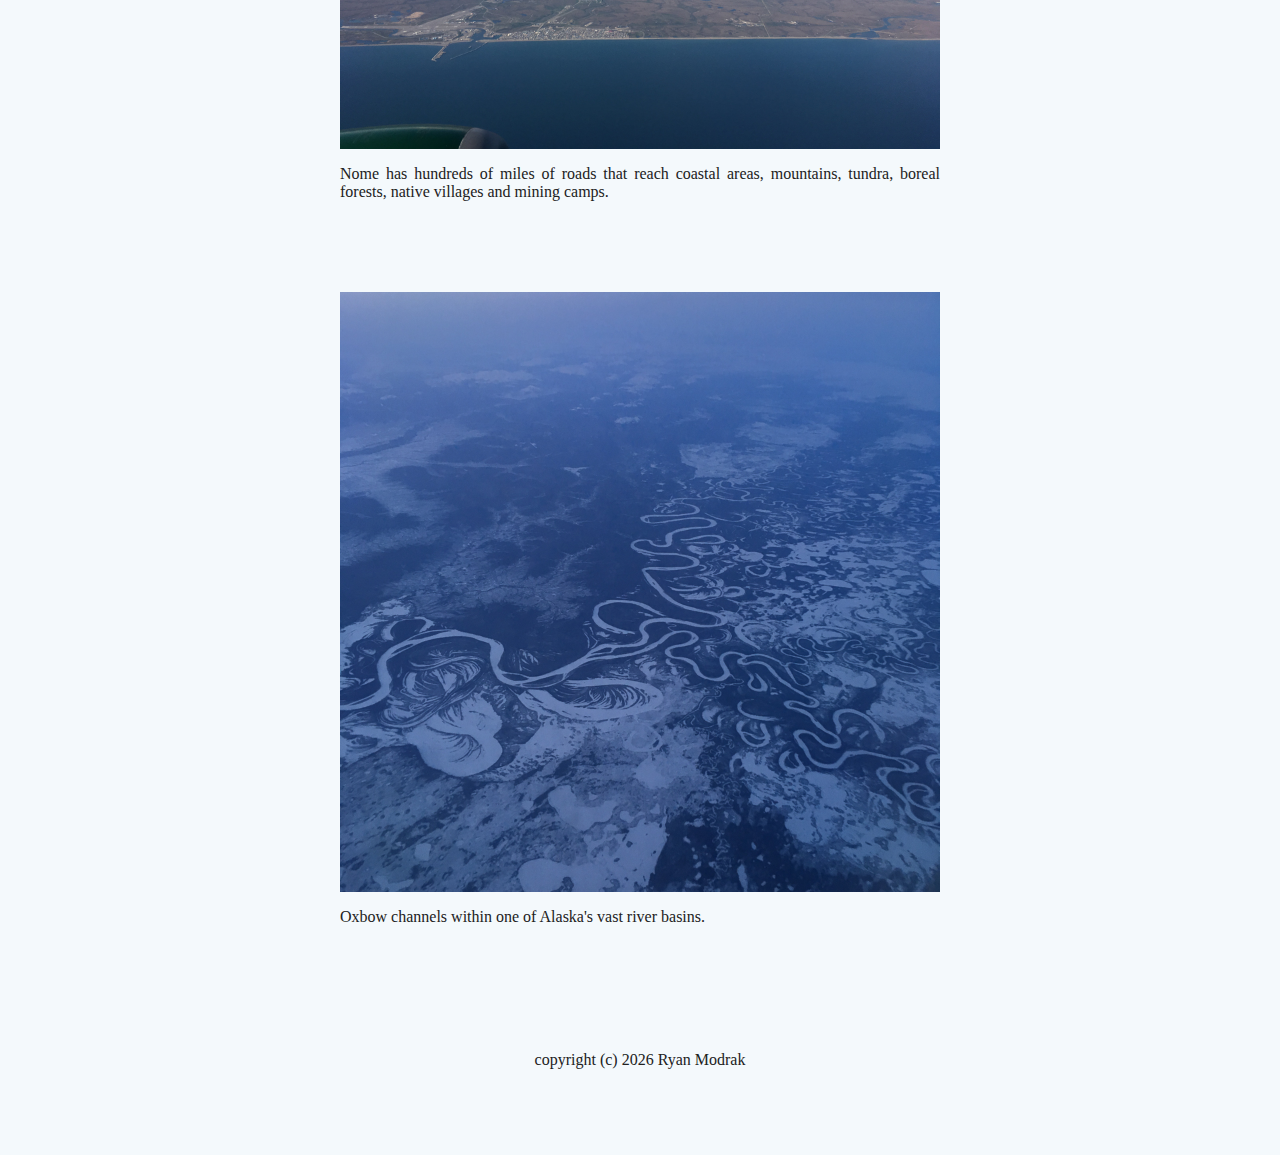
==== commit 60f88a86: "Fixed captions" ====
--- a/from_the_air.html
+++ b/from_the_air.html
@@ -66,14 +66,14 @@
   <a href="photos/from_the_air/03.jpg">
   <img src="photos/from_the_air/thumbs/03.jpg" width="600px">
   </a>
-  <p>A more typical aerial view, with Denali in the far back protruding through clouds.</p>
+  <p>A more typical aerial view, with Denali in the far distance protruding through clouds.</p>
   </div>
 
   <div class="img-with-text">
   <a href="photos/from_the_air/04.jpg">
   <img src="photos/from_the_air/thumbs/04.jpg" width="600px">
   </a>
-  <p>These oxbow channels drain into the Yukon, the third longest river in North America.</p>
+  <p> View across the Cook Inlet, just after sunrise.  Alaska's largest city, Anchorage, is barely visible in the background. </p>
   </div>
 
 
@@ -89,7 +89,7 @@
   <a href="photos/from_the_air/06.jpg">
   <img src="photos/from_the_air/thumbs/06.jpg" width="600px">
   </a>
-  <p>These oxbow channels drain into the Yukon, the third longest river in North America.</p>
+  <p>Oxbow channels within one of Alaska's vast river basins.</p>
   </div>
 
 
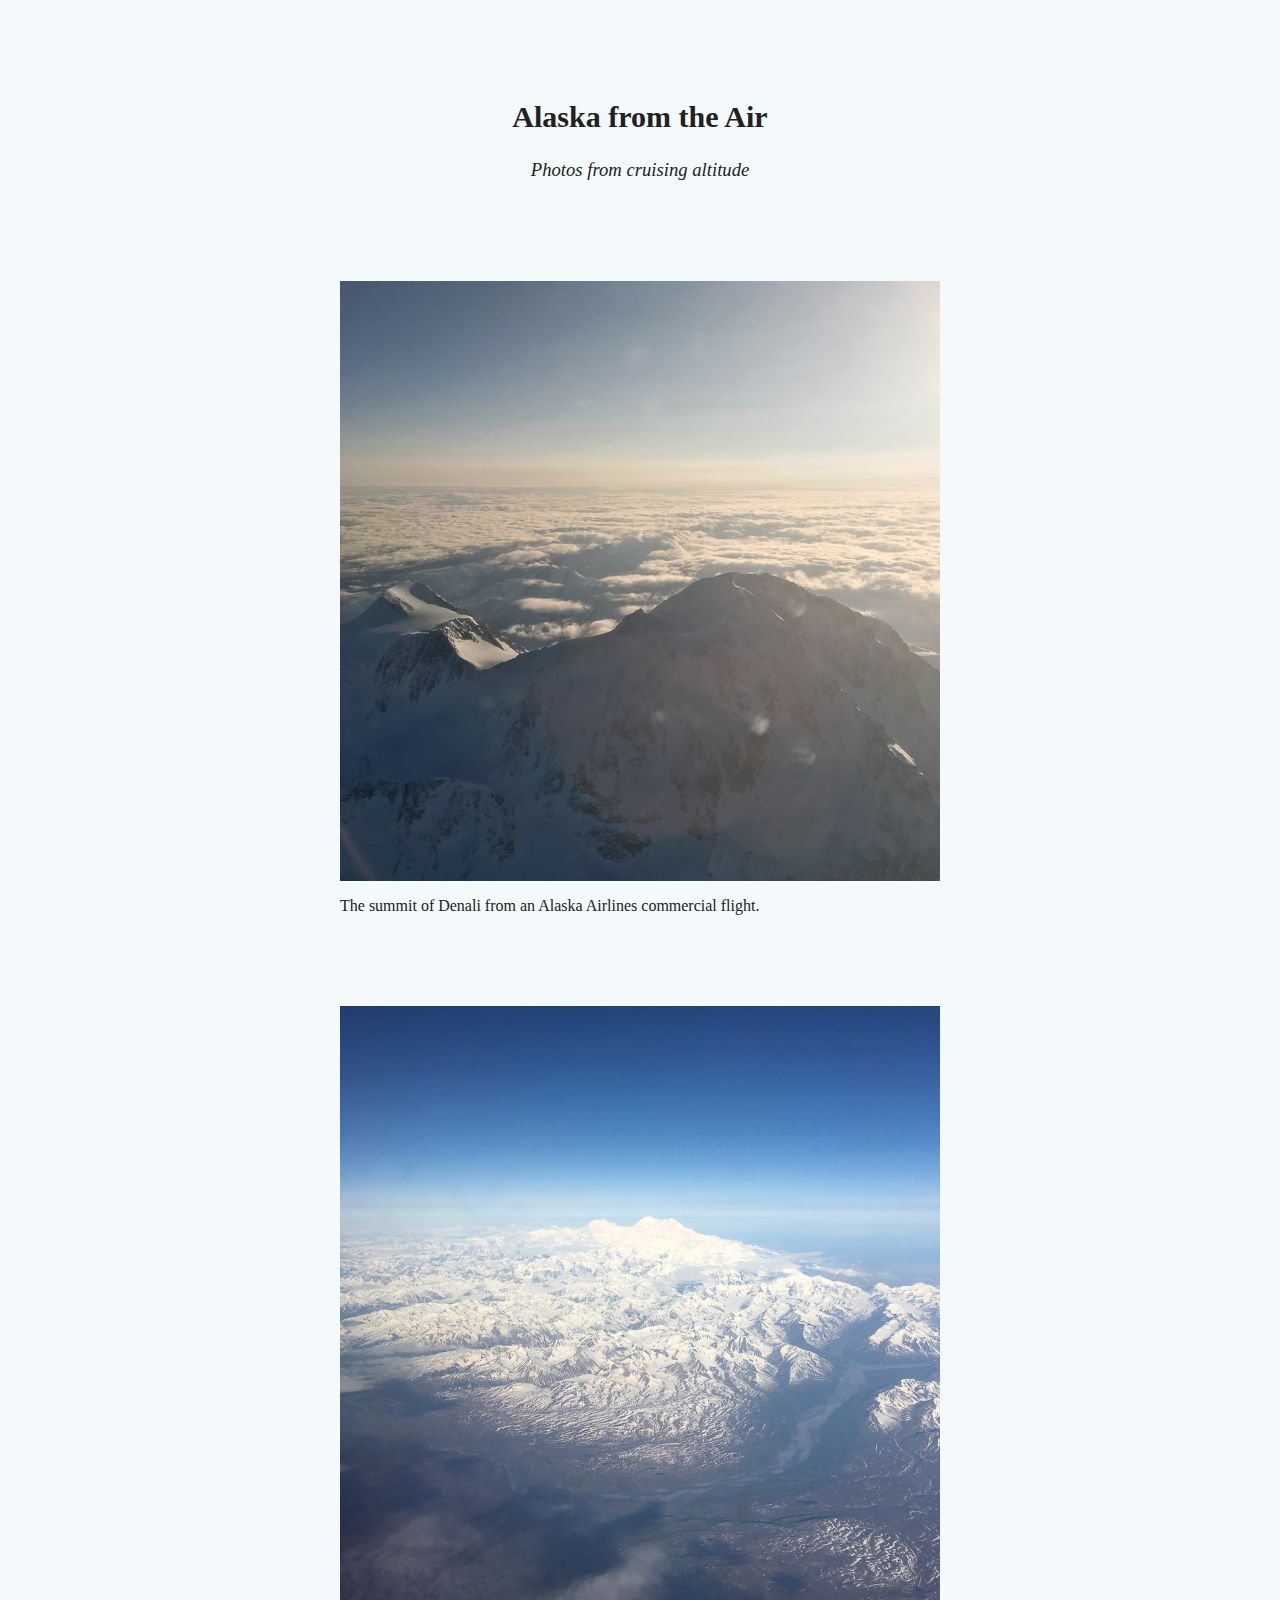
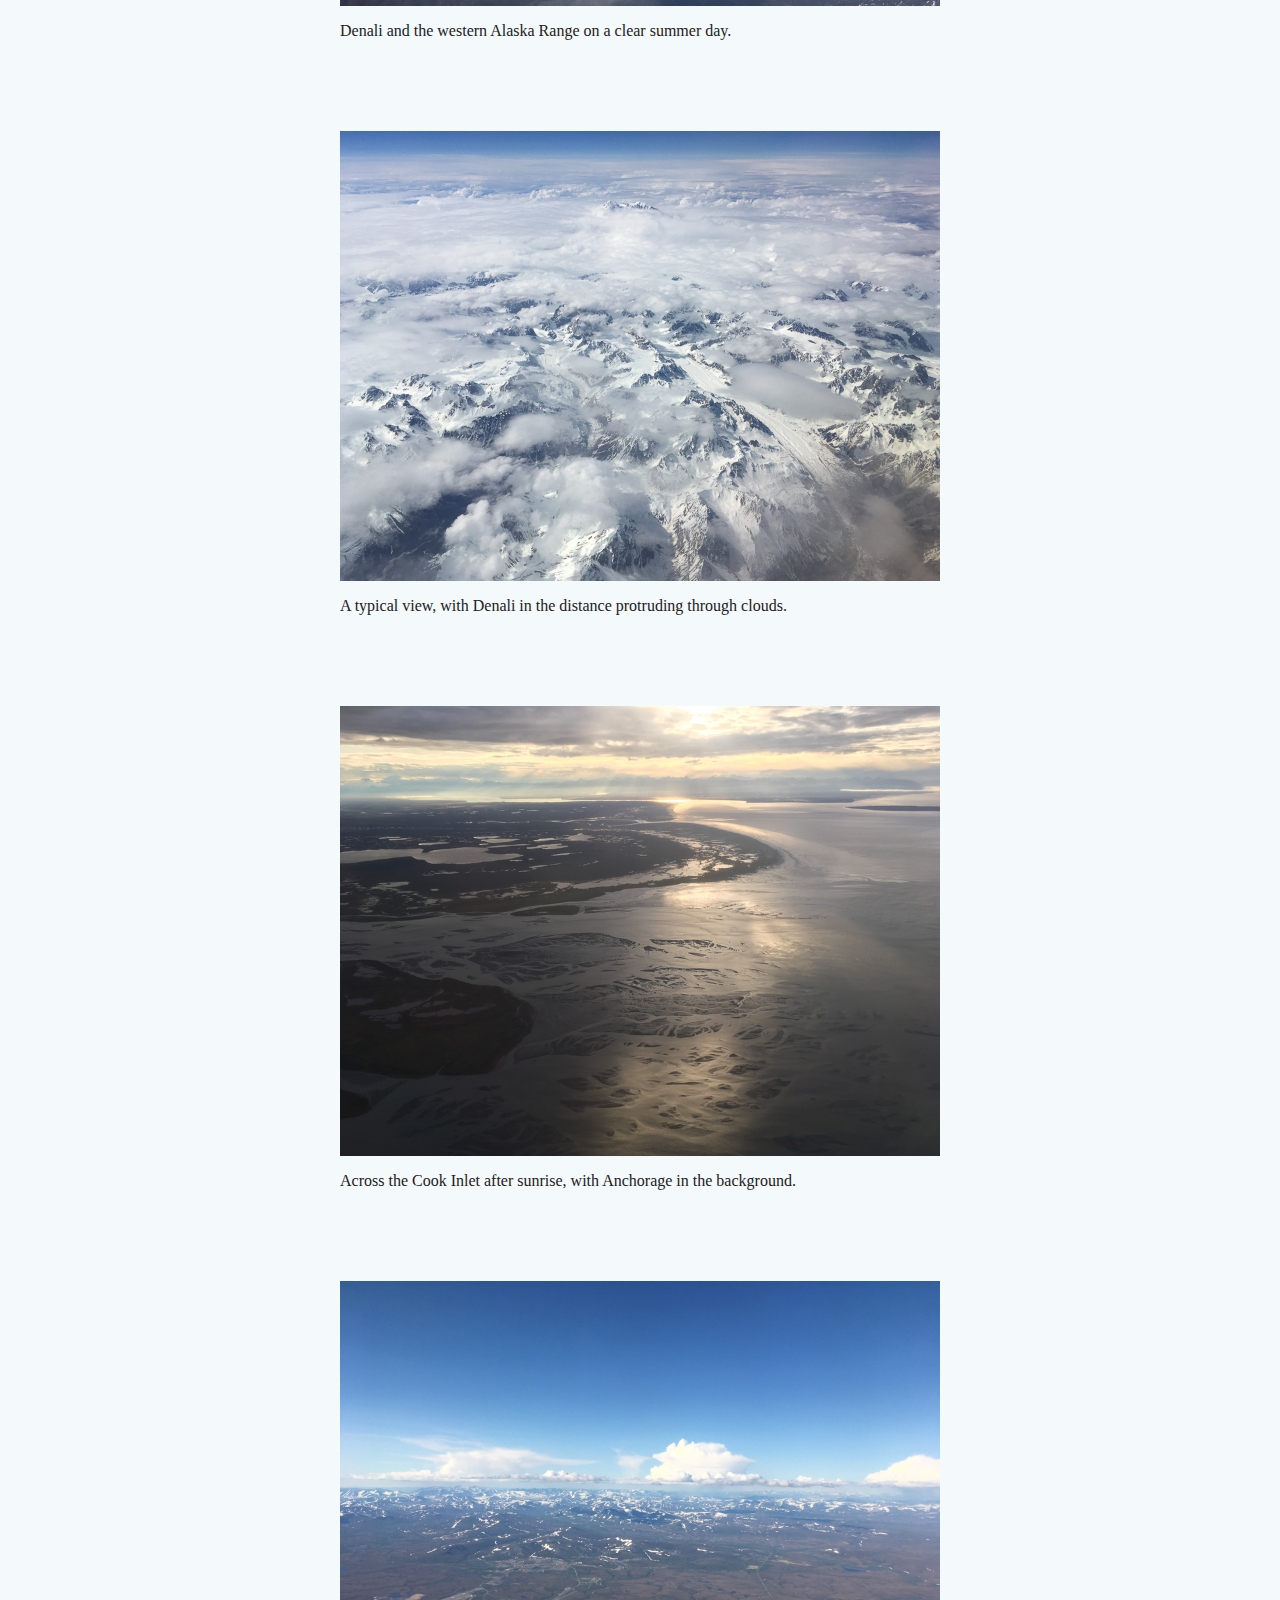
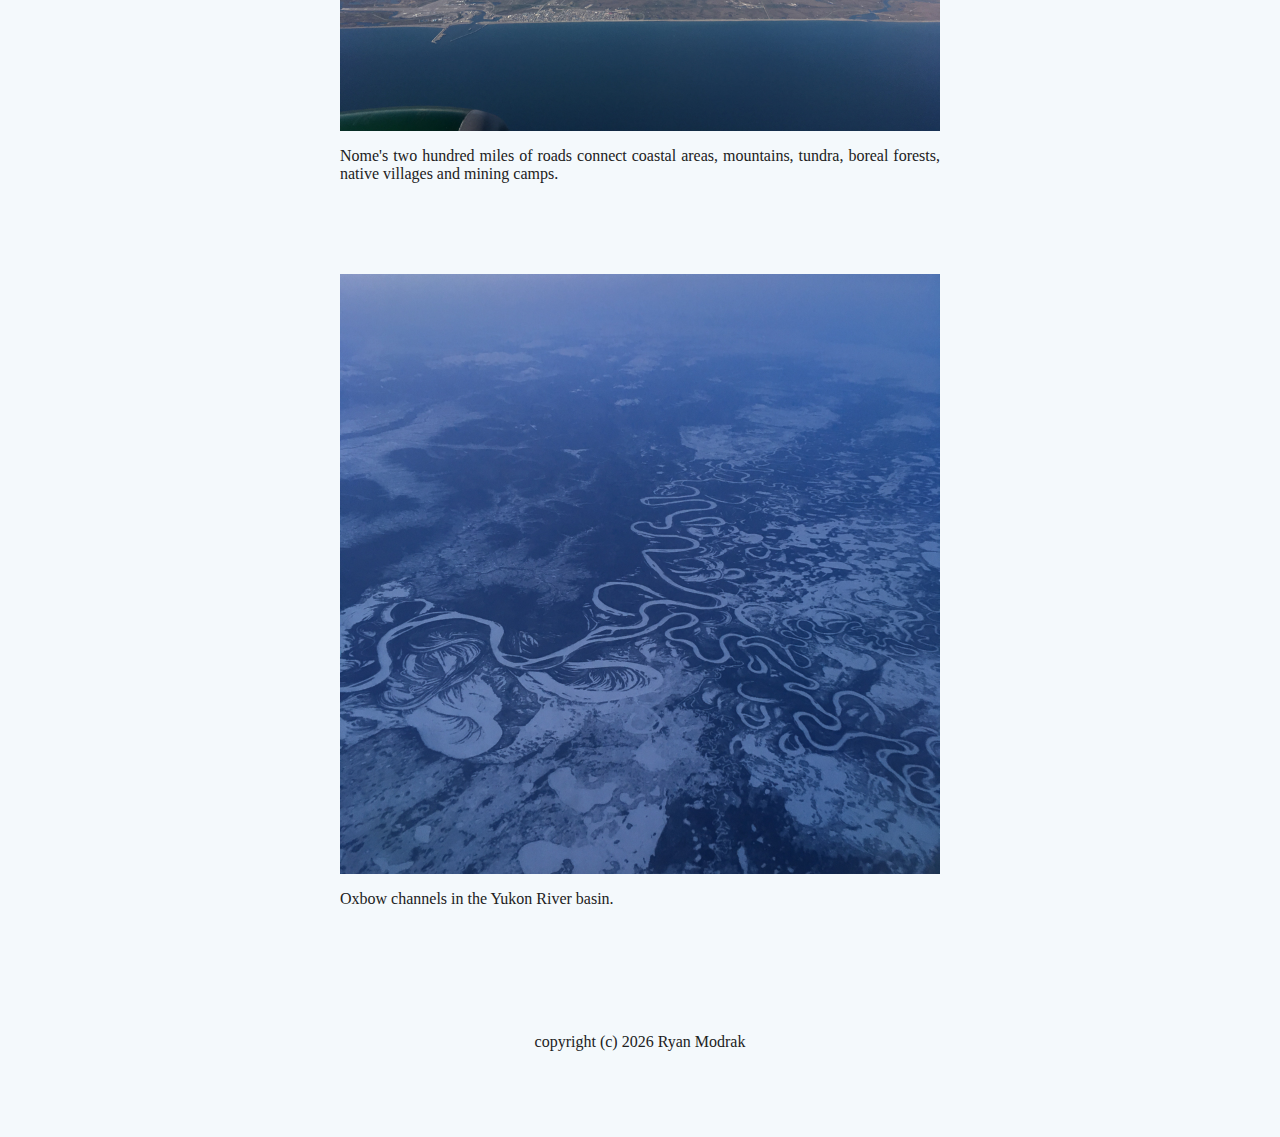
==== commit c063822c: "Revised cations" ====
--- a/from_the_air.html
+++ b/from_the_air.html
@@ -66,14 +66,14 @@
   <a href="photos/from_the_air/03.jpg">
   <img src="photos/from_the_air/thumbs/03.jpg" width="600px">
   </a>
-  <p>A more typical aerial view, with Denali in the far distance protruding through clouds.</p>
+  <p>A typical view, with Denali in the distance protruding through clouds.</p>
   </div>
 
   <div class="img-with-text">
   <a href="photos/from_the_air/04.jpg">
   <img src="photos/from_the_air/thumbs/04.jpg" width="600px">
   </a>
-  <p> View across the Cook Inlet, just after sunrise.  Alaska's largest city, Anchorage, is barely visible in the background. </p>
+  <p> Across the Cook Inlet after sunrise, with Anchorage in the background. </p>
   </div>
 
 
@@ -81,7 +81,7 @@
   <a href="photos/from_the_air/05.jpg">
   <img src="photos/from_the_air/thumbs/05.jpg" width="600px">
   </a>
-  <p>Nome has hundreds of miles of roads that reach coastal areas, mountains, tundra, boreal forests, native villages and mining camps.</p>
+  <p>Nome's two hundred miles of roads connect coastal areas, mountains, tundra, boreal forests, native villages and mining camps.</p>
   </div>
 
 
@@ -89,7 +89,7 @@
   <a href="photos/from_the_air/06.jpg">
   <img src="photos/from_the_air/thumbs/06.jpg" width="600px">
   </a>
-  <p>Oxbow channels within one of Alaska's vast river basins.</p>
+  <p>Oxbow channels in the Yukon River basin.</p>
   </div>
 
 
--- a/css/main.css
+++ b/css/main.css
@@ -3,11 +3,6 @@
     font-family: 'Jost', 'Futura', 'Verdana', 'sans-serif';
     color: #212121;
     background-color:#f4f9fc;
-    }
-
-h1 {
-    font-size: 36pt;
-    font-weight: 700;
     }
 
 h2 {
